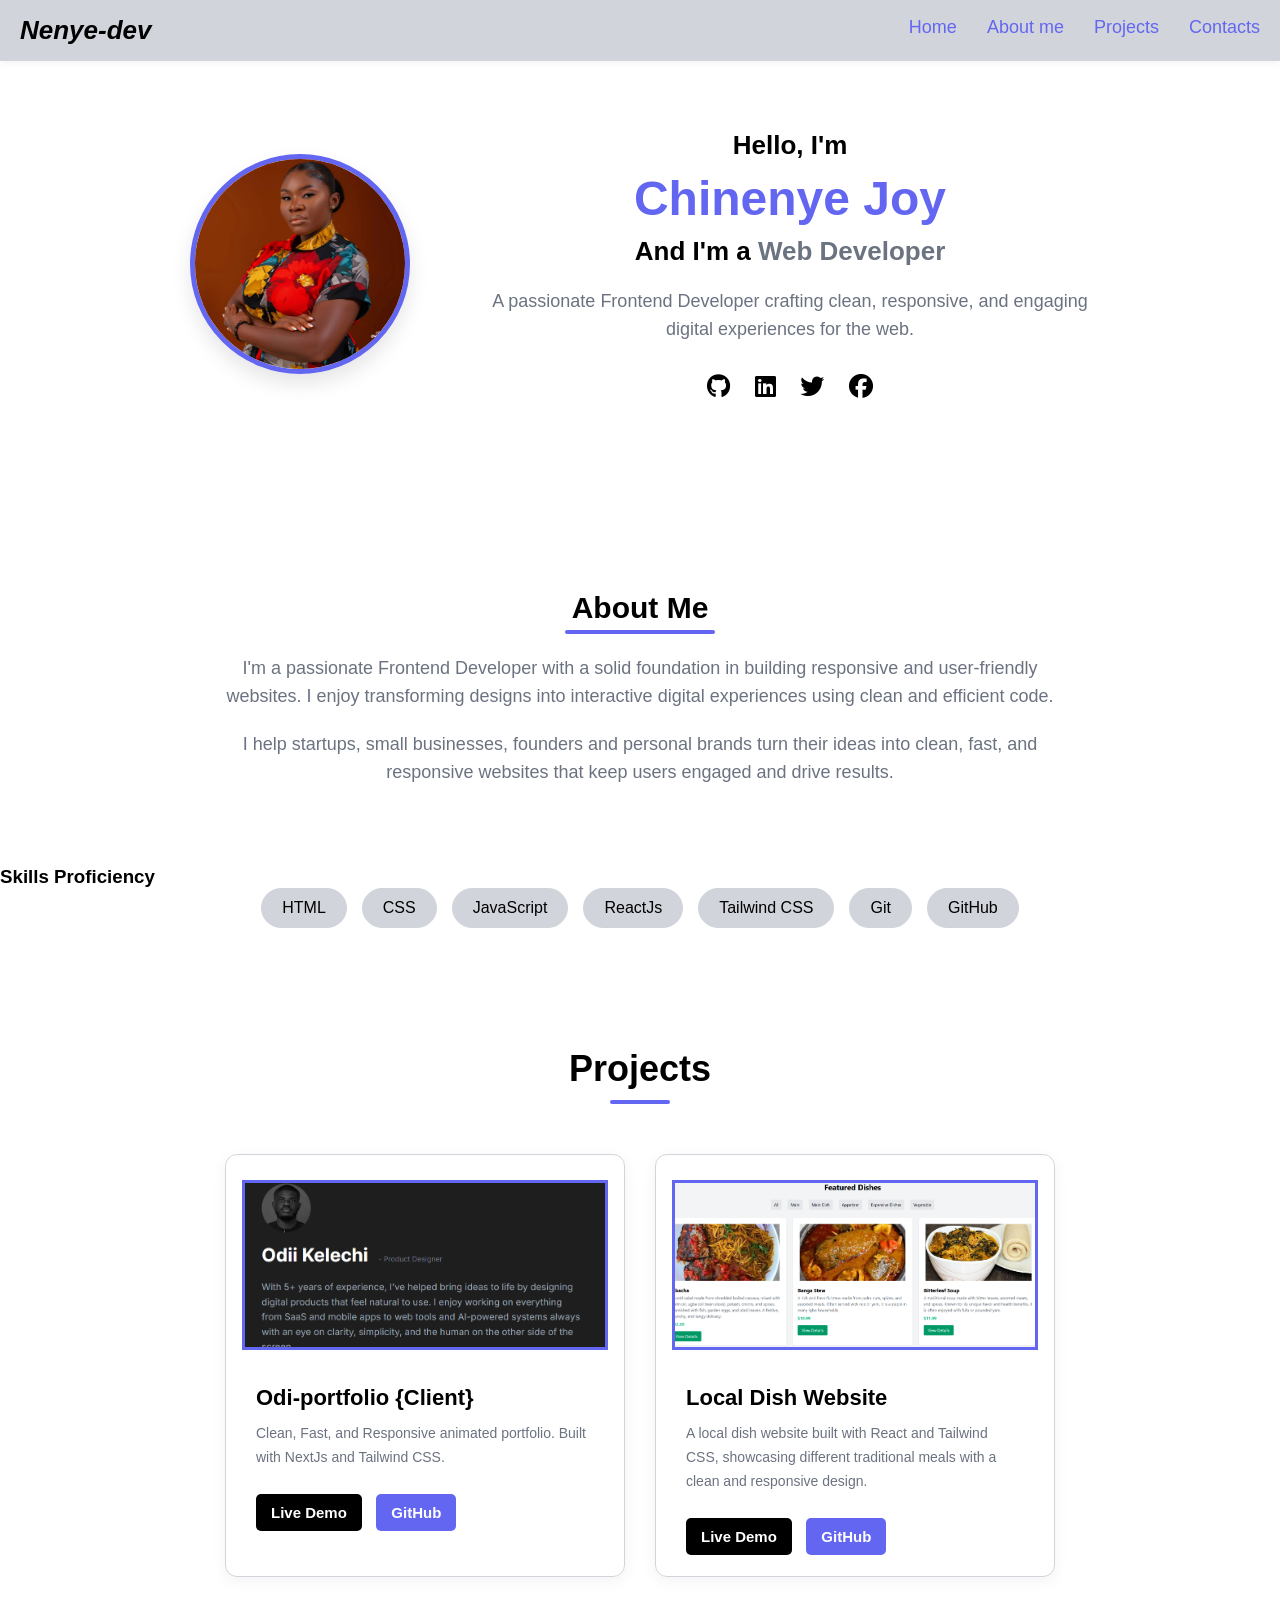
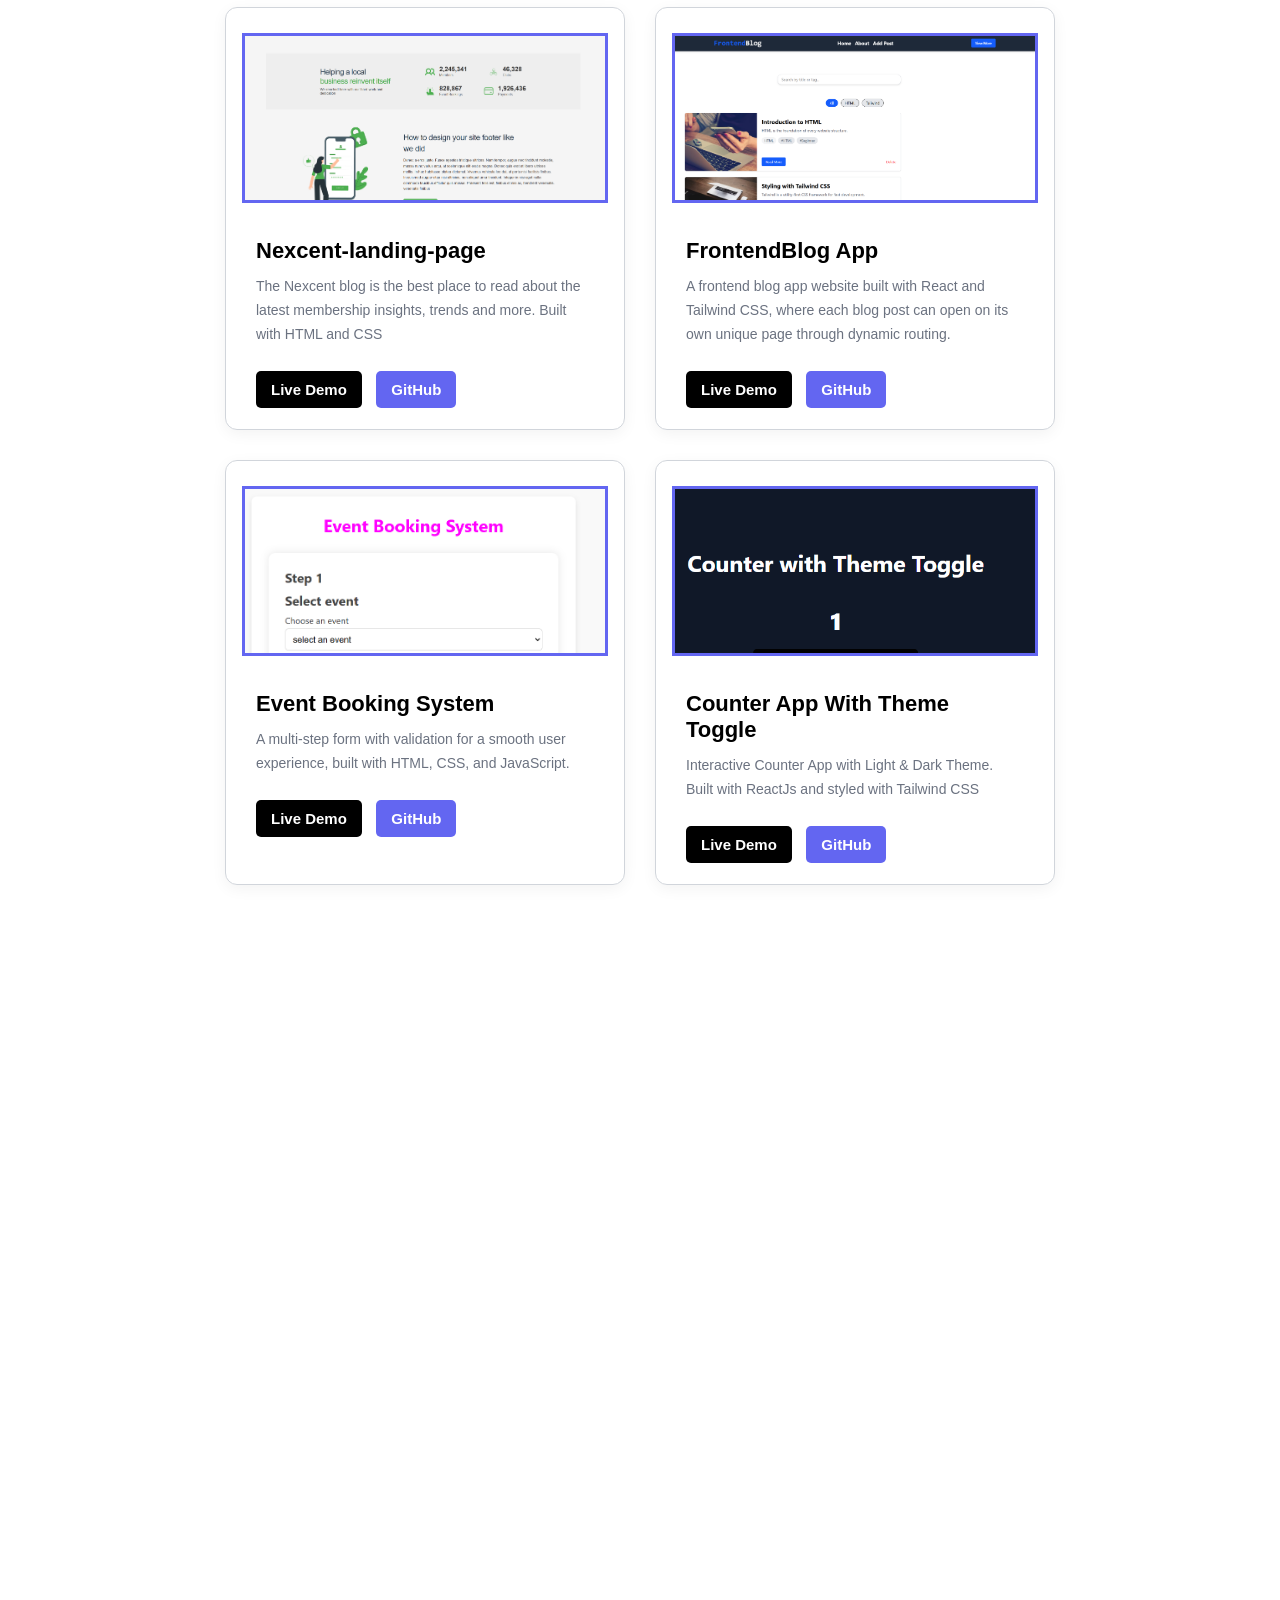
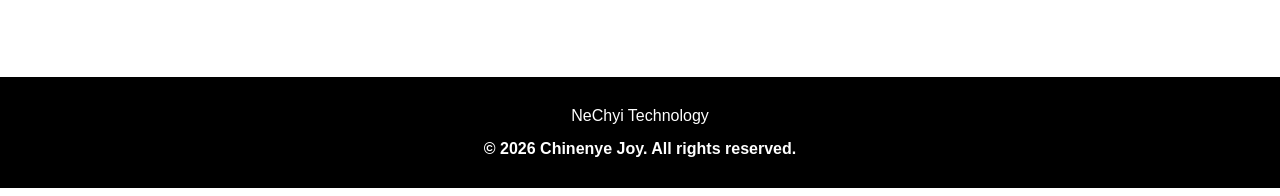
==== index.html @ 6b32faa7 "commit" ====
<!DOCTYPE html>
<html lang="en">

<head>
    <meta charset="UTF-8">
    <meta name="viewport" content="width=device-width, initial-scale=1.0">
    <meta property="og:images" content="https://nenye-dev.vercel.app/images/profile-image.jpg" />
    <meta name="description"
        content="Frontend Developer specializing in Tailwind CSS, JavaScript and NextJs. Check out my projects and work." />
    <meta property="og:title" content="Chinenye Joy Anyim | Frontend Developer" />
    <meta property="og:description"
        content="Frontend Developer specializing in Tailwind CSS, JavaScript and NextJs. Check out my projects and work." />
    <meta property="og:url" content="LinkedIn Link: https://www.linkedin.com/in/chinenye-joy-anyim" />



    <title>NenyeDev</title>
    <link rel="stylesheet" href="https://cdnjs.cloudflare.com/ajax/libs/font-awesome/6.5.0/css/all.min.css" />
    <link rel="stylesheet" href="style.css">
    <link rel="stylesheet" href="https://unpkg.com/aos@next/dist/aos.css" />
</head>

<body>
    <nav class="navbar">
        <h1 class="logo"><span>Nenye-dev</span></h1>
        <div id="menuIcon" class="menu-icon">
            <svg xmlns="http://www.w3.org/2000/svg" x="0px" y="0px" width="30" height="30" viewBox="0 0 30 30">
                <path
                    d="M 3 7 A 1.0001 1.0001 0 1 0 3 9 L 27 9 A 1.0001 1.0001 0 1 0 27 7 L 3 7 z M 3 14 A 1.0001 1.0001 0 1 0 3 16 L 27 16 A 1.0001 1.0001 0 1 0 27 14 L 3 14 z M 3 21 A 1.0001 1.0001 0 1 0 3 23 L 27 23 A 1.0001 1.0001 0 1 0 27 21 L 3 21 z">
                </path>
            </svg>
        </div>
        <ul id="navLinks" class="nav-links">
            <li><a href="#home">Home</a></li>
            <li><a href="#about">About me</a></li>
            <li><a href="#projects">Projects</a></li>
            <li><a href="#contact">Contacts</a></li>
        </ul>
    </nav>


    <section id="home" class="hero-section">
        <div class="image"><img src="./Images/profile-image.jpg" alt="My-picture">
        </div>
        <div class="hero-text">
            <h3>Hello, I'm</h3>
            <h1>Chinenye Joy</h1>
            <h3>And I'm a <span>Web Developer</span></h3>
            <p>A passionate Frontend Developer crafting clean, responsive, and engaging digital experiences for the web.
            </p>
            <div class="social-links">
                <a href="https://github.com/chinenye-joy" target="_blank"><i class="fab fa-github"></i></a>
                <a href="https://www.linkedin.com/in/chinenye-joy-anyim/" target="_blank"><i
                        class="fab fa-linkedin"></i></a>
                <a href="https://x.com/ChinenyeJoy_" target="_blank"><i class="fab fa-twitter"></i></a>
                <a href="https://www.facebook.com/chinenye.joy.52459" target="_blank"><i
                        class="fab fa-facebook"></i></a>
            </div>
        </div>
    </section>

    <section id="about" class="about" data-aos="fade-up" data-aos-offset="150" data-aos-duration="1000"
        data-aos-once="true">
        <h2>About Me</h2>
        <p>
            I'm a passionate Frontend Developer with a solid foundation in building responsive and user-friendly
            websites.
            I enjoy transforming designs into interactive digital experiences using clean and efficient code.
        </p>
        <p>
            I help startups, small businesses, founders and personal brands turn their ideas into clean, fast, and
            responsive websites that keep users engaged and drive results.

        </p>
    </section>
    <section>
        <h3> Skills Proficiency</h3>
        <ul class="skills">
            <li>HTML</li>
            <li>CSS</li>
            <li>JavaScript</li>
            <li>ReactJs</li>
            <li>Tailwind CSS</li>
            <li>Git</li>
            <li>GitHub</li>
        </ul>

    </section>


    <section id="projects" class="projects" data-aos="fade-up" data-aos-offset="150" data-aos-duration="1000"
        data-aos-once="true">
        <h2>Projects</h2>
        <div class="projects-container">

            <div class="project-card">
                <div class="card-img">
                    <img src="./Images/Odi-portfolio image.png" alt="To-Do-List Screenshot">
                </div>
                <div class="card-body">
                    <h3>Odi-portfolio {Client} </h3>
                    <p>Clean, Fast, and Responsive animated portfolio. Built with NextJs and Tailwind CSS.
                    </p>
                    <a class="link1" href="https://odi-portfolio.vercel.app/">Live Demo</a> <a class="link2"
                        href="https://github.com/chinenye-joy/todolist.git">GitHub</a>
                </div>
            </div>
            <div class="project-card">
                <div class="card-img"> <img src="./Images/local dish.png" alt="local dish site"></div>
                <div class="card-body">
                    <h3>Local Dish Website</h3>
                    <p>A local dish website built with React and Tailwind CSS, showcasing different traditional meals
                        with a
                        clean and responsive design.
                    </p>



                    <a class="link1" href="https://local-dishessite.vercel.app/">Live Demo</a> <a class="link2"
                        href="https://github.com/chinenye-joy/local-dish-webiste.git">GitHub</a>
                </div>
            </div>

            <div class="project-card">
                <div class="card-img">
                    <img src="./Images/nexcent-image2.png" alt="Drag-and-Drop Task Management Screenshot">
                </div>
                <div class="card-body">
                    <h3>Nexcent-landing-page</h3>
                    <p>The Nexcent blog is the best place to read about the latest membership insights, trends and more.
                        Built with HTML and CSS
                    </p>
                    <a class="link1" href="https://nexcent-landing-page-eight.vercel.app/">Live Demo</a> <a
                        class="link2" href="https://github.com/chinenye-joy/Nexcent-landing-page.git">GitHub</a>
                </div>
            </div>
            <div class="project-card">
                <div class="card-img">
                    <img src="./Images/blog-image.png" alt="FrontendBlog Screenshot">
                </div>
                <div class="card-body">
                    <h3>FrontendBlog App</h3>
                    <p>A frontend blog app website built with React and Tailwind CSS, where each blog post can open on
                        its
                        own unique page through dynamic routing.</p>
                    <a class="link1" href="https://frontendblog-steel.vercel.app/ ">Live Demo</a> <a class="link2"
                        href="https://github.com/chinenye-joy/gitn-blog-app.git">GitHub</a>
                </div>
            </div>


            <div class="project-card">
                <div class="card-img">
                    <img src="./Images/event-image.png" alt="Multi-Form System Screenshot">
                </div>
                <div class="card-body">
                    <h3>Event Booking System</h3>
                    <p>A multi-step form with validation for a smooth user experience, built with HTML, CSS, and
                        JavaScript.
                    </p>


                    <a class="link1" href="https://chinenye-joy.github.io/Event-Booking-System/">Live Demo</a> <a
                        class="link2" href="https://github.com/chinenye-joy/Event-Booking-System.git">GitHub</a>
                </div>
            </div>
            <div class="project-card">
                <div class="card-img">
                    <img src="./Images/counter-image.png" alt="Counter Screenshot">
                </div>
                <div class="card-body">
                    <h3>Counter App With Theme Toggle</h3>
                    <p>Interactive Counter App with Light & Dark Theme. Built with ReactJs and styled with Tailwind CSS
                    </p>
                    <a class="link1" href="https://counter-app-gamma-henna.vercel.app/">Live Demo</a> <a class="link2"
                        href="https://github.com/chinenye-joy/counter-app.git">GitHub</a>
                </div>
            </div>







        </div>


        </div>
    </section>


    <section id="contact" class="contact" data-aos="fade-up" data-aos-offset="150" data-aos-duration="1000"
        data-aos-once="true">
        <h2>Contact Me</h2>
        <form action="https://formspree.io/f/xdkzajoe" method="POST" class="contact-form">
            <input type="text" name="name" placeholder="Your Name" required>
            <input type="email" name="email" placeholder="Your Email" required>
            <textarea name="message" rows="8" placeholder="Your Message" required></textarea>
            <button type="submit">Send Message</button>
        </form>
    </section>

    <footer>
        <div class="footer-content">
            <div class="social-links">
                <!-- <a href="https://github.com/your-github-username" target="_blank">GitHub</a>
                <a href="https://www.linkedin.com/in/chinenye-joy-anyim" target="_blank">LinkedIn</a>
                <a href="https://www.facebook.com/chinenye.joy.52459" target="_blank">Facebook</a>
                <a href="https://x.com/ChinenyeJoy_" target="_blank">Twitter</a> -->
                NeChyi Technology
            </div>
            <p>&copy; 2026 Chinenye Joy. All rights reserved.</p>
        </div>
    </footer>



    <script src="script.js"></script>
    <script src="https://unpkg.com/aos@next/dist/aos.js"></script>
    <script>
        AOS.init();
    </script>
</body>

</html>
---- style.css ----
* {
  margin: 0;
  padding: 0;
  box-sizing: border-box;
}
body {
  font-family: Arial, Helvetica, sans-serif;
  background: #ffffff;
}

html,
body {
  max-width: 100%;
  overflow-x: hidden;
}
.navbar {
  display: flex;
  justify-content: space-between;
  align-items: center;
  background: #d1d5db;
  padding: 15px 20px;
  position: fixed;
  top: 0;
  left: 0;
  width: 100%;
  z-index: 999;
  box-shadow: 0 2px 8px rgba(0, 0, 0, 0.05);
}

.logo span {
  font-size: 26px;
  font-weight: bold;
  font-style: italic;
  color: #000000;
}
.menu-icon {
  display: none;
  cursor: pointer;
}
.nav-links {
  list-style: none;
  display: flex;
  gap: 30px;
}
ul li a {
  text-decoration: none;
  color: #6366f1;
  font-size: 18px;
  font-weight: 500;
  position: relative;
  transition: color 0.3s ease;
}

ul li a:hover {
  color: #000000;
}
ul li a::after {
  content: "";
  display: block;
  width: 0;
  height: 2px;
  background: #6366f1;
  transition: width 0.3s;
  margin-top: 5px;
}
ul li a:hover::after {
  width: 100%;
}

.hero-section {
  display: flex;
  align-items: center;
  justify-content: center;
  padding: 130px 30px;
  flex-wrap: wrap;
  gap: 50px;
  background-color: #ffffff;
}

.image img {
  width: 220px;
  height: 220px;
  margin-right: 30px;
  object-fit: cover;
  border-radius: 110px;
  border: 5px solid #6366f1;
  box-shadow: 0px 10px 20px rgba(0, 0, 0, 0.1);
  transition: transform 0.4s ease;
}

.image img:hover {
  transform: scale(1.05);
}

.hero-text {
  max-width: 600px;
  text-align: center;
}

.hero-text h3 {
  font-size: 26px;
  margin: 0px;
  color: #000000;
}

.hero-text h1 {
  font-size: 48px;
  margin: 10px 0px;
  color: #6366f1;
}

.hero-text span {
  color: #6b7280;
  font-weight: bold;
}

.hero-text p {
  font-size: 18px;
  color: #6b7280;
  margin: 20px 0px 30px;
  line-height: 28px;
}

.social-links a {
  margin: 0px 10px;
  font-size: 24px;
  color: #000000;
  transition: color 0.3s ease;
}

.social-links a:hover {
  color: #6366f1;
}

.about {
  padding: 60px 30px;
  background-color: #ffffff;
  max-width: 900px;
  margin: 0 auto;
  text-align: center;
}

.about h2 {
  font-size: 30px;
  margin-bottom: 20px;
  color: #000000;
  position: relative;
}

.about h2::after {
  content: "";
  display: block;
  width: 150px;
  height: 4px;
  background-color: #6366f1;
  margin: 5px auto 0;
  border-radius: 2px;
}

.about p {
  font-size: 18px;
  color: #6b7280;
  margin-bottom: 20px;
  line-height: 28px;
}

.about h3 {
  font-size: 28px;
  margin-top: 40px;
  margin-bottom: 20px;
  color: #000000;
}

.skills {
  list-style: none;
  padding: 0;
  display: flex;
  flex-wrap: wrap;
  justify-content: center;
  gap: 15px;
  margin-bottom: 40px;
}

.skills li {
  background-color: #d1d5db;
  padding: 10px 20px;
  font-size: 16px;
  border-radius: 30px;
  color: #000000;
  border: 1px solid #d1d5db;
  transition: all 0.3s ease;
}

.skills li:hover {
  background-color: #6366f1;
  color: #ffffff;
  cursor: default;
}

.projects {
  padding: 80px 30px;
  background-color: #ffffff;
  text-align: center;
}

.projects h2 {
  font-size: 36px;
  color: #000000;
  margin-bottom: 50px;
  position: relative;
  display: inline-block;
}

.projects h2::after {
  content: "";
  display: block;
  width: 60px;
  height: 4px;
  background-color: #6366f1;
  margin: 10px auto 0;
  border-radius: 2px;
}

.projects-container {
  display: flex;
  flex-wrap: wrap;
  justify-content: center;
  gap: 30px;
}

.project-card {
  background-color: #ffffff;
  border: 1px solid #d1d5db;
  border-radius: 10px;
  /* padding: 5px; */
  width: 100%;
  max-width: 400px;
  box-shadow: 0px 4px 15px rgba(0, 0, 0, 0.05);
  transition: transform 0.3s ease;
  text-align: left;
  overflow: hidden;
}

.project-card .card-body {
  padding: 30px;
}
.project-card:hover {
  transform: translateY(-5px);
}

.project-card img {
  width: 100%;
  height: 170px;
  object-fit: cover;
  object-position: top center;
  display: block;
  transition: transform 0.55s ease;
}

.card-img {
  padding: 25px 16px;
}

.card-img img {
  border: #6366f1 solid 3px;
}

.card-body {
  margin-top: -20px;
}

.project-card h3 {
  font-size: 22px;
  color: #000000;
  margin-bottom: 10px;
}

.project-card p {
  font-size: 14px;
  color: #6b7280;
  margin-bottom: 35px;
  line-height: 24px;
}

.project-card a {
  font-size: 15px;
  color: #6366f1;
  font-weight: 600;
  text-decoration: none;
  margin-right: 10px;
}
.project-card .link1 {
  background-color: black;
  padding: 10px 15px;
  border-radius: 5px;
  margin-top: 50px;
  color: #ffffff;
}
.project-card .link2 {
  background-color: #6366f1;
  color: #ffffff;
  padding: 10px 15px;
  border-radius: 5px;
  margin-top: 50px;
}

/* .project-card a:hover {
  color: #000000;
} */

.project-card {
  overflow: hidden;
  border-radius: 12px;
  opacity: 0;
  transform: translateY(80px);
  animation: slideInCard 1.2s cubic-bezier(0.25, 0.46, 0.45, 0.94) forwards;
}

@keyframes slideInCard {
  to {
    opacity: 1;
    transform: translateY(0);
  }
}

.project-card:nth-child(1) {
  animation-delay: 0.1s;
}
.project-card:nth-child(2) {
  animation-delay: 0.35s;
}
.project-card:nth-child(3) {
  animation-delay: 0.6s;
}
.project-card:nth-child(4) {
  animation-delay: 0.55s;
}
.project-card:nth-child(5) {
  animation-delay: 1.1s;
}
.project-card:nth-child(6) {
  animation-delay: 1.25s;
}

.contact {
  padding: 80px 30px;
  background-color: #ffffff;
  text-align: center;
}

.contact h2 {
  font-size: 36px;
  color: #000000;
  margin-bottom: 40px;
  position: relative;
  display: inline-block;
}

.contact h2::after {
  content: "";
  display: block;
  width: 90px;
  height: 4px;
  background-color: #6366f1;
  margin: 10px auto 0;
  border-radius: 2px;
}

.contact-form {
  max-width: 600px;
  margin: 0 auto;
  display: flex;
  flex-direction: column;
  gap: 20px;
}

.contact-form input,
.contact-form textarea {
  padding: 14px;
  font-size: 16px;
  border: 1px solid #d1d5db;
  border-radius: 8px;
  outline: none;
  transition: border 0.3s;
}

.contact-form input:focus,
.contact-form textarea:focus {
  border-color: #6366f1;
}

.contact-form button {
  padding: 14px;
  font-size: 16px;
  color: #fff;
  background-color: #6366f1;
  border: none;
  border-radius: 8px;
  cursor: pointer;
  transition: background-color 0.3s ease;
}

.contact-form button:hover {
  background-color: #000000;
}

footer {
  background-color: #000000;
  color: #ffffff;
  padding: 30px 20px;
  text-align: center;
  margin-top: 80px;
}

.footer-content p {
  margin-top: 10px;
  font-size: 16px;
  font-weight: 600;
  color: #ffffff;
}

.footer-content .social-links {
  display: flex;
  justify-content: center;
  flex-wrap: wrap;
  gap: 20px;
  margin-bottom: 15px;
}

.footer-content .social-links a {
  color: #ffffff;
  text-decoration: none;
  font-weight: 600;
  font-size: 16px;
  border-bottom: 2px solid transparent;
  transition: all 0.3s ease;
}

.footer-content .social-links a:hover {
  color: #6366f1;
  border-bottom: 2px solid #6366f1;
}

@media (max-width: 1024px) {
  .hero-text h1 {
    font-size: 28px;
    margin-top: 30px;
  }
  .hero-text h3 {
    font-size: 26px;
    margin-top: 0;
    text-align: center;
  }
}

@media (max-width: 768px) {
  .menu-icon {
    display: block;
  }
  .nav-links {
    display: none;
    flex-direction: column;
    position: absolute;
    top: 60px;
    left: 0;
    width: 100%;
    background: #ffffff;
    padding: 30px;
    align-items: center;
    box-shadow: 0 0 6px rgba(0, 0, 0, 0.04);
  }
  .nav-links.active {
    display: flex;
  }
  .nav-links li {
    margin: 10px 0;
    width: 100%;
    text-align: right;
    padding-right: 10px;
  }
  .hero-text h1 {
    font-size: 28px;
    margin-top: 30px;
  }
  .hero-text h3 {
    font-size: 26px;
    margin-top: 0;
    text-align: center;
  }
  .hero-text p {
    font-size: 18px;
  }
  .image img {
    width: 220px;
    height: 220px;
  }
  .about h2 {
    font-size: 34px;
    margin-top: 0px;
  }
  .about {
    padding: 5px 20px;
    text-align: center;
  }
  .about p {
    font-size: 18px;
    margin-bottom: 15px;
    line-height: 26px;
    padding: 0 15px;
  }
  .skills {
    margin-bottom: 50px;
  }

  .skills li {
    font-size: 15px;
  }

  .projects {
    padding: 50px 30px;
  }

  .projects h2 {
    font-size: 34px;
  }

  .contact {
    padding: 70px 40px;
  }

  .contact h2 {
    font-size: 32px;
  }

  .contact-form input,
  .contact-form textarea {
    font-size: 15px;
  }

  footer {
    padding: 30px 20px;
    margin-top: 50px;
  }

  .footer-content p {
    font-size: 16px;
  }

  .footer-content .social-links {
    align-items: center;
    gap: 12px;
  }

  .footer-content .social-links a {
    font-weight: 600;
    font-size: 14px;
  }
}

@media (max-width: 600px) {
  .hero-text h1 {
    font-size: 28px;
    margin-top: 12px;
  }
  .hero-text h3 {
    font-size: 26px;
    margin-top: 8px;
    text-align: center;
  }
  .hero-text p {
    font-size: 17px;
  }
  .social-links a {
    font-size: 28px;
  }
  .image img {
    width: 220px;
    height: 220px;
  }
  .about h2 {
    font-size: 30px;
    margin-top: 0px;
  }
  .about {
    padding: 3px 20px;
    text-align: center;
  }
  .about p {
    font-size: 18px;
    margin-bottom: 15px;
    line-height: 26px;
    padding: 0 15px;
  }
  .skills {
    margin-bottom: 50px;
  }

  .skills li {
    font-size: 14px;
  }

  .projects {
    padding: 50px 40px;
  }

  .projects h2 {
    font-size: 32px;
  }
  .project-card h3 {
    font-size: 20px;
  }

  .project-card p {
    font-size: 14px;
  }

  .project-card a {
    font-weight: 600;
  }

  .contact {
    padding: 70px 40px;
  }

  .contact h2 {
    font-size: 32px;
  }

  .contact-form input,
  .contact-form textarea {
    font-size: 14px;
  }

  .contact-form button {
    padding: 12px;
    font-size: 14px;
  }
  footer {
    padding: 30px 20px;
    margin-top: 50px;
  }

  .footer-content p {
    font-size: 15px;
  }

  .footer-content .social-links {
    align-items: center;
    gap: 12px;
  }

  .footer-content .social-links a {
    font-weight: 600;
    font-size: 14px;
  }
}
@media (max-width: 400px) {
  .hero-text h1 {
    font-size: 28px;
    margin-top: 10px;
  }
  .hero-text h3 {
    font-size: 26px;
    text-align: center;
    margin-top: 6px;
  }
  .hero-text p {
    font-size: 16px;
  }
  .social-links a {
    font-size: 28px;
  }
  .image img {
    width: 220px;
    height: 220px;
  }
  .about h2 {
    font-size: 30px;
    margin-top: 0px;
  }
  .about {
    padding: 5px 20px;
    text-align: center;
  }
  .about p {
    font-size: 18px;
    margin-bottom: 15px;
    line-height: 26px;
    padding: 0 15px;
  }
  .skills {
    margin-bottom: 50px;
  }

  .skills li {
    font-size: 14px;
  }

  .projects {
    padding: 50px 20px;
  }

  .projects h2 {
    font-size: 32px;
  }
  .project-card h3 {
    font-size: 20px;
  }

  .project-card p {
    font-size: 14px;
  }

  .project-card a {
    font-weight: 600;
  }

  .contact {
    padding: 70px 25px;
  }

  .contact h2 {
    font-size: 32px;
  }

  .contact-form input,
  .contact-form textarea {
    font-size: 14px;
  }

  .contact-form button {
    padding: 12px;
    font-size: 14px;
  }
  footer {
    padding: 30px 20px;
    margin-top: 50px;
  }

  .footer-content p {
    font-size: 15px;
  }

  .footer-content .social-links {
    align-items: center;
    gap: 12px;
  }

  .footer-content .social-links a {
    font-weight: 600;
    font-size: 14px;
  }
}
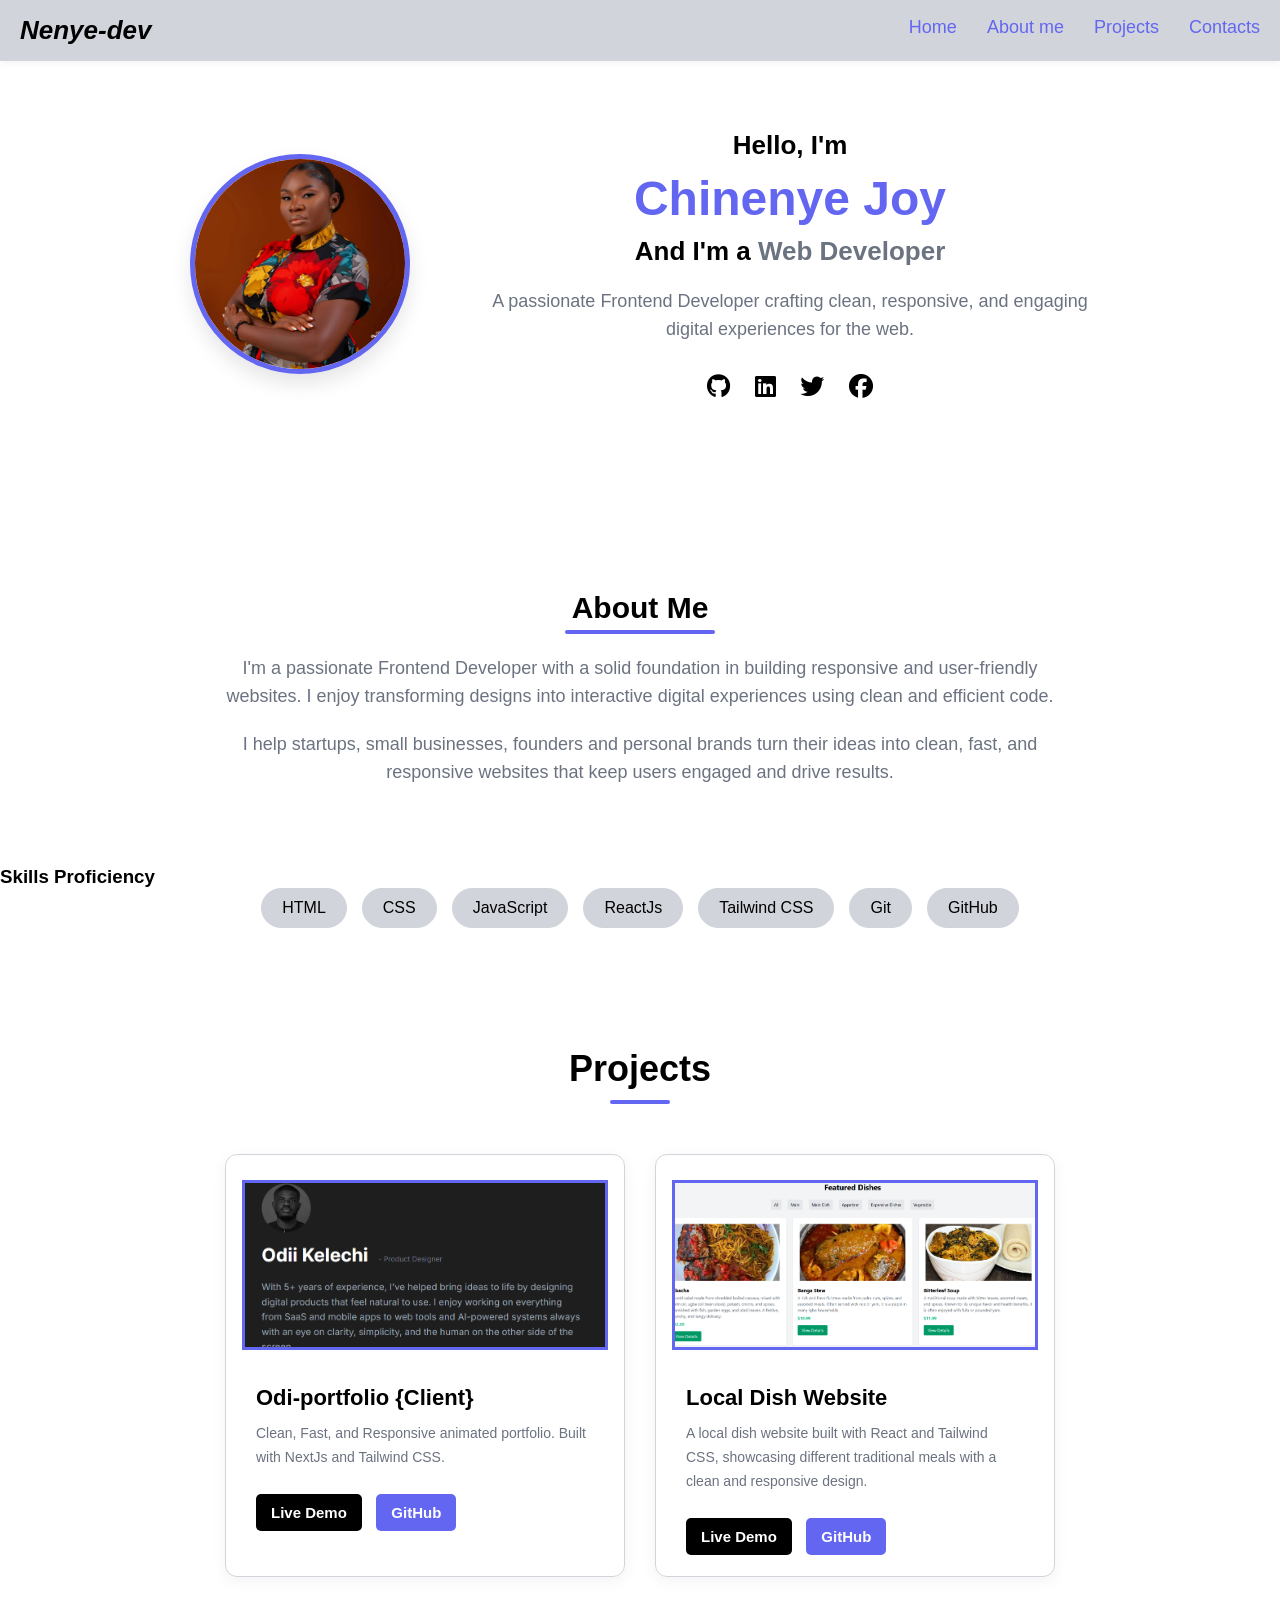
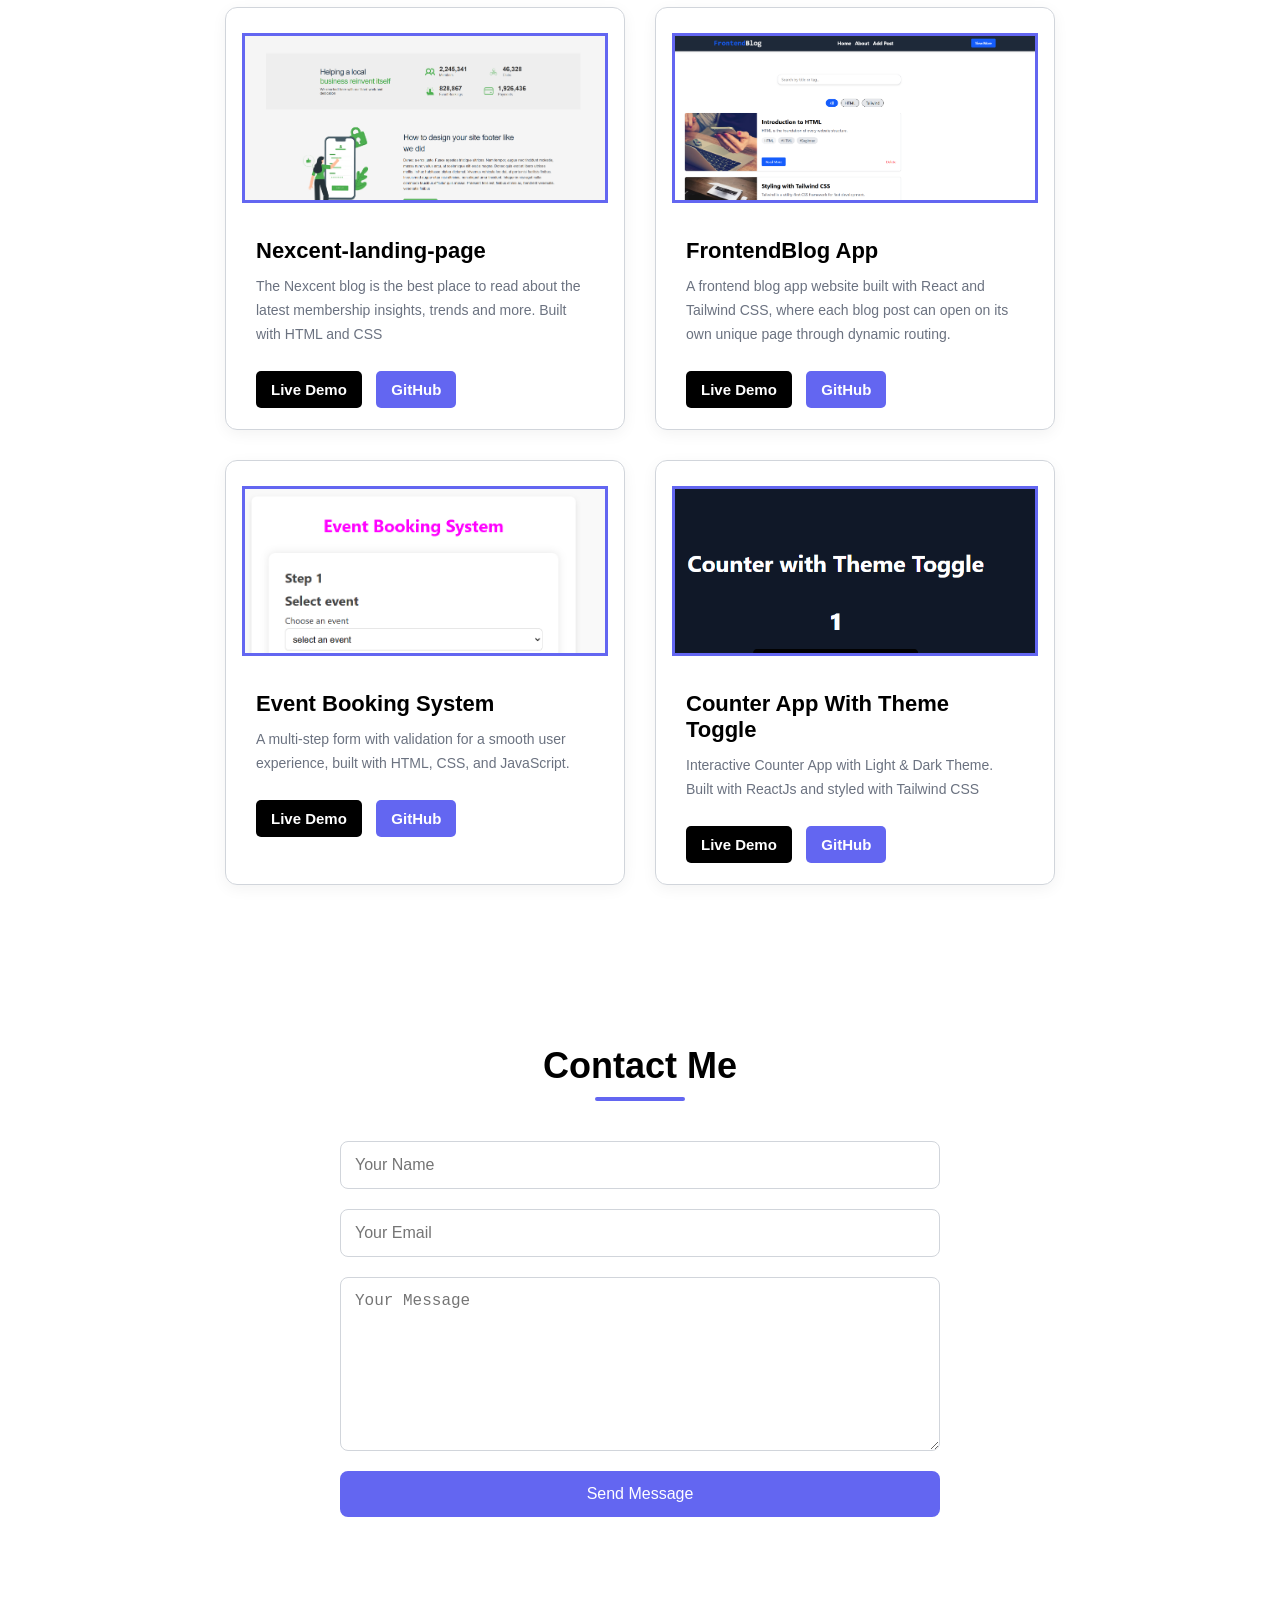
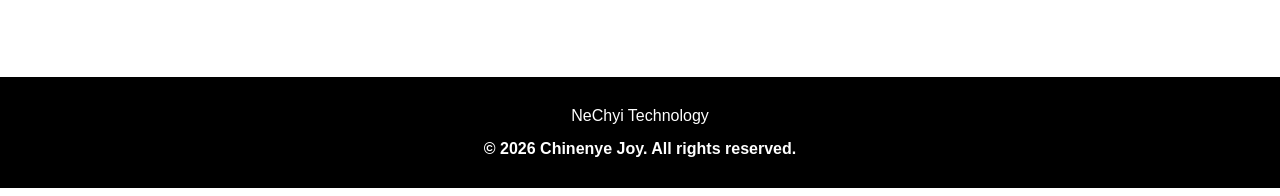
==== commit f827bd50: "meta" ====
--- a/index.html
+++ b/index.html
@@ -4,7 +4,7 @@
 <head>
     <meta charset="UTF-8">
     <meta name="viewport" content="width=device-width, initial-scale=1.0">
-    <meta property="og:images" content="https://nenye-dev.vercel.app/images/profile-image.jpg" />
+    <meta property="og:image" content="https://nenye-dev.vercel.app/images/profile-image.jpg" />
     <meta name="description"
         content="Frontend Developer specializing in Tailwind CSS, JavaScript and NextJs. Check out my projects and work." />
     <meta property="og:title" content="Chinenye Joy Anyim | Frontend Developer" />
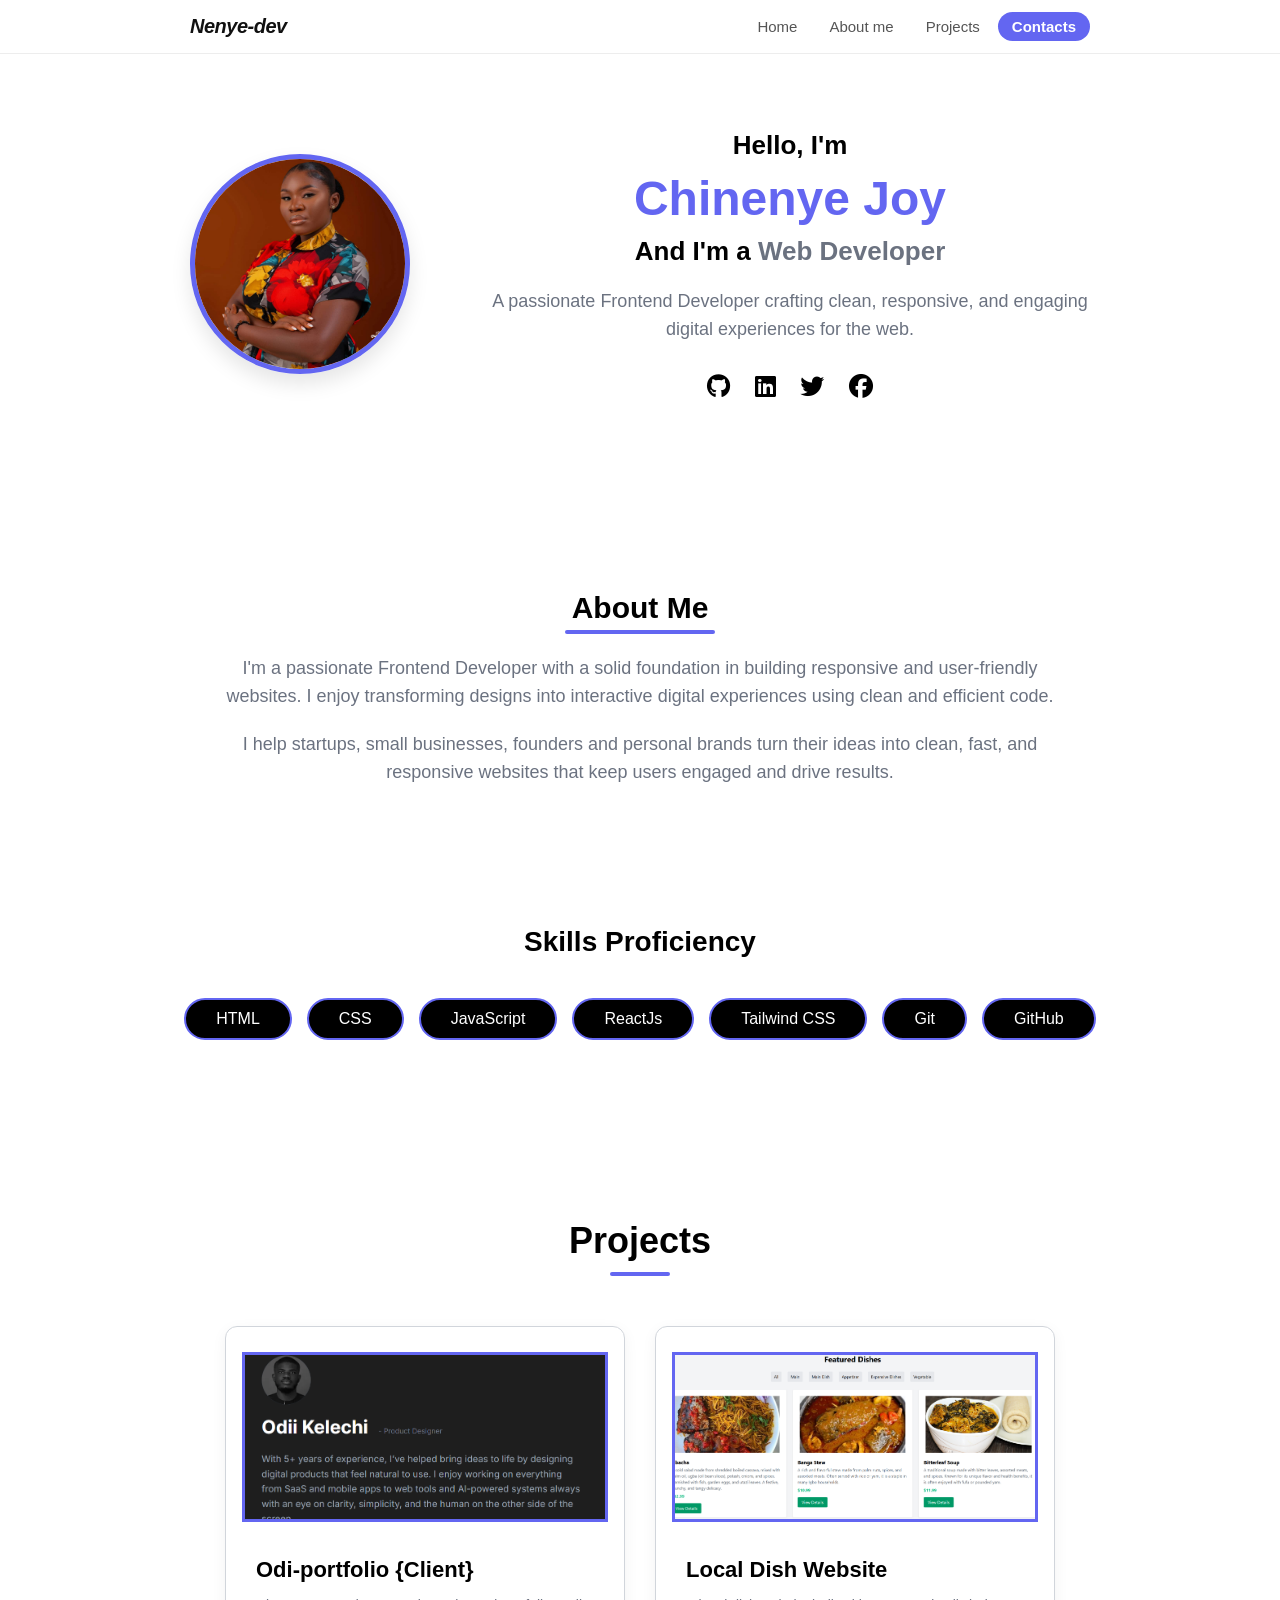
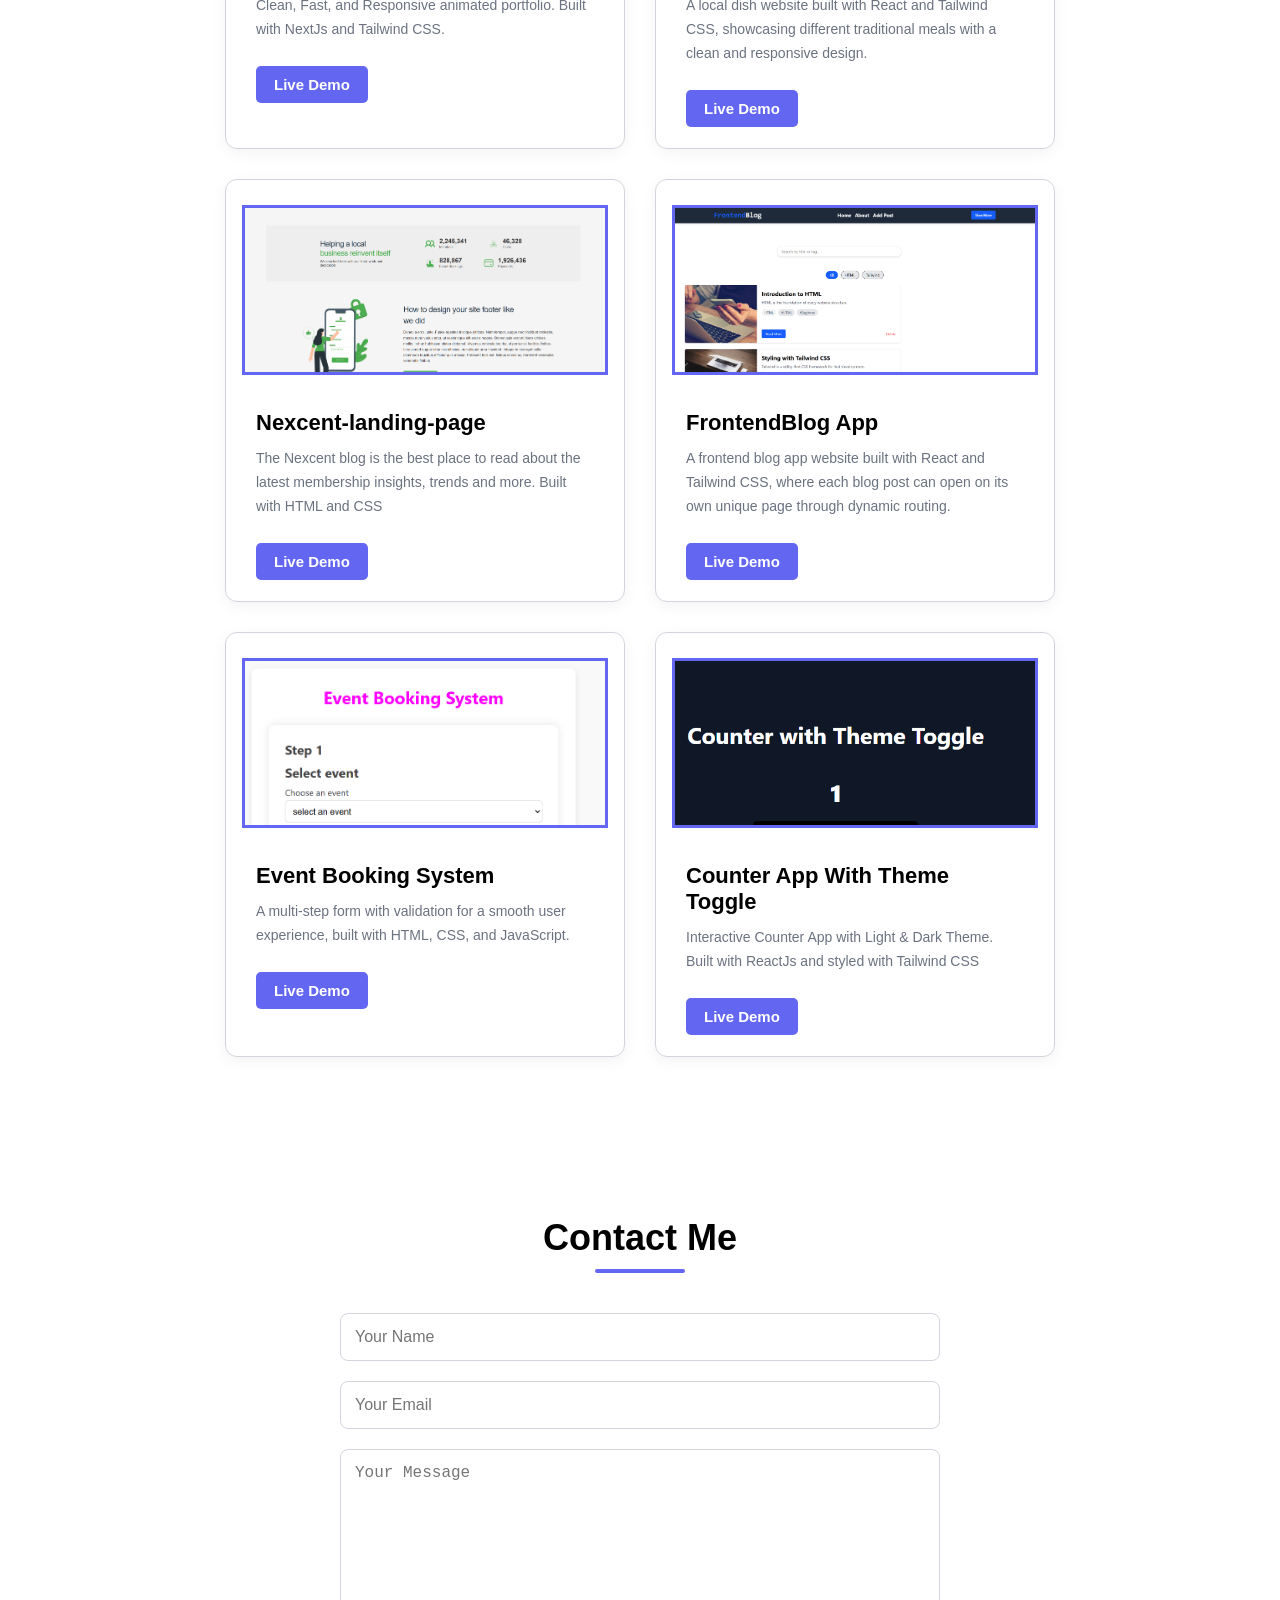
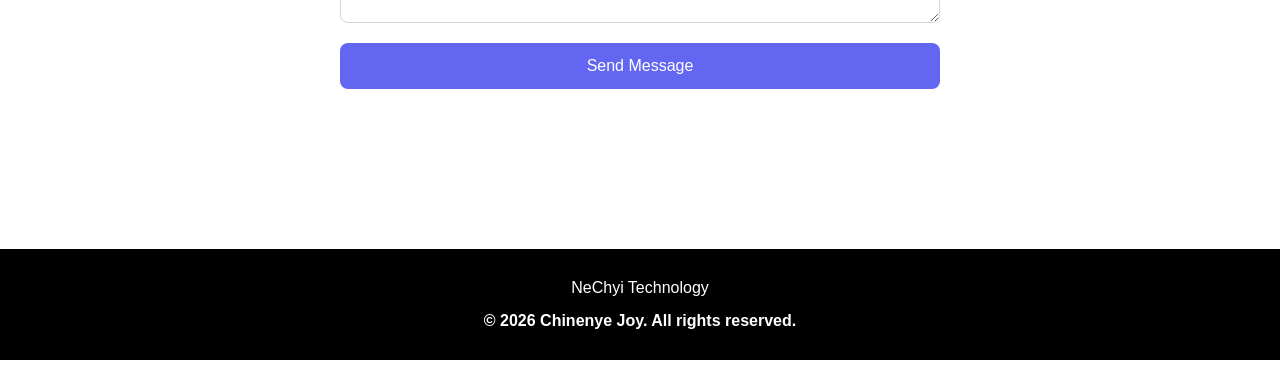
==== commit 8c5c0522: "made few changes" ====
--- a/index.html
+++ b/index.html
@@ -4,9 +4,10 @@
 <head>
     <meta charset="UTF-8">
     <meta name="viewport" content="width=device-width, initial-scale=1.0">
-    <meta property="og:image" content="https://nenye-dev.vercel.app/images/profile-image.jpg" />
+    <meta property="og:Image" content="https://nenye-dev.vercel.app/Images/profile-image.jpg" />
     <meta name="description"
         content="Frontend Developer specializing in Tailwind CSS, JavaScript and NextJs. Check out my projects and work." />
+    <meta property="og:type" content="website" />
     <meta property="og:title" content="Chinenye Joy Anyim | Frontend Developer" />
     <meta property="og:description"
         content="Frontend Developer specializing in Tailwind CSS, JavaScript and NextJs. Check out my projects and work." />
@@ -22,6 +23,7 @@
 
 <body>
     <nav class="navbar">
+         <div class="nav-inner">
         <h1 class="logo"><span>Nenye-dev</span></h1>
         <div id="menuIcon" class="menu-icon">
             <svg xmlns="http://www.w3.org/2000/svg" x="0px" y="0px" width="30" height="30" viewBox="0 0 30 30">
@@ -36,6 +38,7 @@
             <li><a href="#projects">Projects</a></li>
             <li><a href="#contact">Contacts</a></li>
         </ul>
+        </div>
     </nav>
 
 
@@ -73,7 +76,7 @@
 
         </p>
     </section>
-    <section>
+    <section class="skills-section">
         <h3> Skills Proficiency</h3>
         <ul class="skills">
             <li>HTML</li>
@@ -101,8 +104,7 @@
                     <h3>Odi-portfolio {Client} </h3>
                     <p>Clean, Fast, and Responsive animated portfolio. Built with NextJs and Tailwind CSS.
                     </p>
-                    <a class="link1" href="https://odi-portfolio.vercel.app/">Live Demo</a> <a class="link2"
-                        href="https://github.com/chinenye-joy/todolist.git">GitHub</a>
+                    <a class="link1" href="https://odi-portfolio.vercel.app/">Live Demo</a> 
                 </div>
             </div>
             <div class="project-card">
@@ -116,8 +118,7 @@
 
 
 
-                    <a class="link1" href="https://local-dishessite.vercel.app/">Live Demo</a> <a class="link2"
-                        href="https://github.com/chinenye-joy/local-dish-webiste.git">GitHub</a>
+                    <a class="link1" href="https://local-dishessite.vercel.app/">Live Demo</a> 
                 </div>
             </div>
 
@@ -130,8 +131,7 @@
                     <p>The Nexcent blog is the best place to read about the latest membership insights, trends and more.
                         Built with HTML and CSS
                     </p>
-                    <a class="link1" href="https://nexcent-landing-page-eight.vercel.app/">Live Demo</a> <a
-                        class="link2" href="https://github.com/chinenye-joy/Nexcent-landing-page.git">GitHub</a>
+                    <a class="link1" href="https://nexcent-landing-page-eight.vercel.app/">Live Demo</a> 
                 </div>
             </div>
             <div class="project-card">
@@ -143,8 +143,7 @@
                     <p>A frontend blog app website built with React and Tailwind CSS, where each blog post can open on
                         its
                         own unique page through dynamic routing.</p>
-                    <a class="link1" href="https://frontendblog-steel.vercel.app/ ">Live Demo</a> <a class="link2"
-                        href="https://github.com/chinenye-joy/gitn-blog-app.git">GitHub</a>
+                    <a class="link1" href="https://frontendblog-steel.vercel.app/ ">Live Demo</a> 
                 </div>
             </div>
 
@@ -160,8 +159,7 @@
                     </p>
 
 
-                    <a class="link1" href="https://chinenye-joy.github.io/Event-Booking-System/">Live Demo</a> <a
-                        class="link2" href="https://github.com/chinenye-joy/Event-Booking-System.git">GitHub</a>
+                    <a class="link1" href="https://chinenye-joy.github.io/Event-Booking-System/">Live Demo</a> 
                 </div>
             </div>
             <div class="project-card">
@@ -172,8 +170,7 @@
                     <h3>Counter App With Theme Toggle</h3>
                     <p>Interactive Counter App with Light & Dark Theme. Built with ReactJs and styled with Tailwind CSS
                     </p>
-                    <a class="link1" href="https://counter-app-gamma-henna.vercel.app/">Live Demo</a> <a class="link2"
-                        href="https://github.com/chinenye-joy/counter-app.git">GitHub</a>
+                    <a class="link1" href="https://counter-app-gamma-henna.vercel.app/">Live Demo</a> 
                 </div>
             </div>
 
--- a/style.css
+++ b/style.css
@@ -13,59 +13,111 @@
   max-width: 100%;
   overflow-x: hidden;
 }
+
+@import url('https://fonts.googleapis.com/css2?family=DM+Sans:wght@400;500;600&display=swap');
+
+* {
+  box-sizing: border-box;
+  margin: 0;
+  padding: 0;
+}
+
 .navbar {
+  width: 100%;
   display: flex;
-  justify-content: space-between;
+  justify-content: center;
   align-items: center;
-  background: #d1d5db;
-  padding: 15px 20px;
+  padding: 12px 20px;
   position: fixed;
   top: 0;
   left: 0;
+  z-index: 999;
+  background: rgba(255, 255, 255, 0.85);
+  backdrop-filter: blur(14px);
+  -webkit-backdrop-filter: blur(14px);
+  border-bottom: 1px solid rgba(0, 0, 0, 0.07);
+  font-family: 'DM Sans', sans-serif;
+}
+
+.nav-inner {
   width: 100%;
-  z-index: 999;
-  box-shadow: 0 2px 8px rgba(0, 0, 0, 0.05);
+  max-width: 900px;
+  display: flex;
+  align-items: center;
+  gap: 32px;
+   flex-wrap: wrap;
+}
+.nav-links.open {
+  display: flex;
+}
+.logo {
+  font-size: 20px;
+  font-weight: 600;
+  font-style: italic;
+  letter-spacing: -0.5px;
+  margin-right: auto;
 }
 
 .logo span {
-  font-size: 26px;
-  font-weight: bold;
+  color: #111;
+  font-size: 20px;
+  font-weight: 600;
   font-style: italic;
-  color: #000000;
-}
+}
+
 .menu-icon {
   display: none;
   cursor: pointer;
-}
+  padding: 6px;
+  border-radius: 8px;
+  transition: background 0.2s;
+  margin-left: auto;
+}
+
+.menu-icon:hover {
+  background: rgba(0, 0, 0, 0.06);
+}
+
+.menu-icon svg {
+  display: block;
+  fill: #111;
+}
+
 .nav-links {
   list-style: none;
   display: flex;
-  gap: 30px;
-}
-ul li a {
+  align-items: center;
+  gap: 4px;
+}
+
+.nav-links li a {
   text-decoration: none;
-  color: #6366f1;
-  font-size: 18px;
+  color: #555;
+  font-size: 15px;
   font-weight: 500;
-  position: relative;
-  transition: color 0.3s ease;
-}
-
-ul li a:hover {
-  color: #000000;
-}
-ul li a::after {
-  content: "";
+  padding: 6px 14px;
+  border-radius: 999px;
+  transition: background 0.2s, color 0.2s;
   display: block;
-  width: 0;
-  height: 2px;
+}
+
+.nav-links li a:hover {
+  background: rgba(0, 0, 0, 0.06);
+  color: #111;
+}
+
+.nav-links li:last-child a {
   background: #6366f1;
-  transition: width 0.3s;
-  margin-top: 5px;
-}
-ul li a:hover::after {
-  width: 100%;
-}
+  color: #fff;
+  font-weight: 600;
+}
+
+.nav-links li:last-child a:hover {
+  background: #4f46e5;
+  transform: translateY(-1px);
+}
+
+
 
 .hero-section {
   display: flex;
@@ -171,6 +223,16 @@
   color: #000000;
 }
 
+.skills-section{
+  padding: 60px 30px;
+  background-color: #ffffff;
+  text-align: center;
+}
+.skills-section h3{
+  font-size: 28px;
+  margin-bottom: 40px;
+  color: #000000;
+}
 .skills {
   list-style: none;
   padding: 0;
@@ -182,12 +244,12 @@
 }
 
 .skills li {
-  background-color: #d1d5db;
-  padding: 10px 20px;
+  background-color: #000000;
+  padding: 10px 30px;
   font-size: 16px;
   border-radius: 30px;
-  color: #000000;
-  border: 1px solid #d1d5db;
+  color: #ffffff;
+  border: 2.5px solid #6366f1;
   transition: all 0.3s ease;
 }
 
@@ -195,6 +257,7 @@
   background-color: #6366f1;
   color: #ffffff;
   cursor: default;
+  border: #000000 solid 1px;
 }
 
 .projects {
@@ -289,17 +352,17 @@
   text-decoration: none;
   margin-right: 10px;
 }
-.project-card .link1 {
+/* .project-card .link2 {
   background-color: black;
   padding: 10px 15px;
   border-radius: 5px;
   margin-top: 50px;
   color: #ffffff;
-}
-.project-card .link2 {
+} */
+.project-card .link1 {
   background-color: #6366f1;
   color: #ffffff;
-  padding: 10px 15px;
+  padding: 10px 18px;
   border-radius: 5px;
   margin-top: 50px;
 }
@@ -557,6 +620,49 @@
   }
 }
 
+/* ── Mobile ── */
+@media (max-width: 640px) {
+  .navbar {
+    flex-wrap: wrap;
+    padding: 12px 16px;
+    gap: 0;
+  }
+
+  .logo {
+    flex: 1;
+  }
+
+  .menu-icon {
+    display: block;
+  }
+
+  .nav-links {
+    display: none;
+    width: 100%;
+    flex-direction: column;
+    align-items: center;
+    gap: 4px;
+    padding: 12px 0 8px;
+    border-top: 1px solid rgba(0, 0, 0, 0.07);
+    margin-top: 10px;
+  }
+
+  .nav-links.open {
+    display: flex;
+  }
+
+  .nav-links li {
+    width: 100%;
+    text-align: center;
+  }
+
+  .nav-links li a {
+    display: block;
+    font-size: 16px;
+    padding: 10px 28px;
+  }
+}
+
 @media (max-width: 600px) {
   .hero-text h1 {
     font-size: 28px;
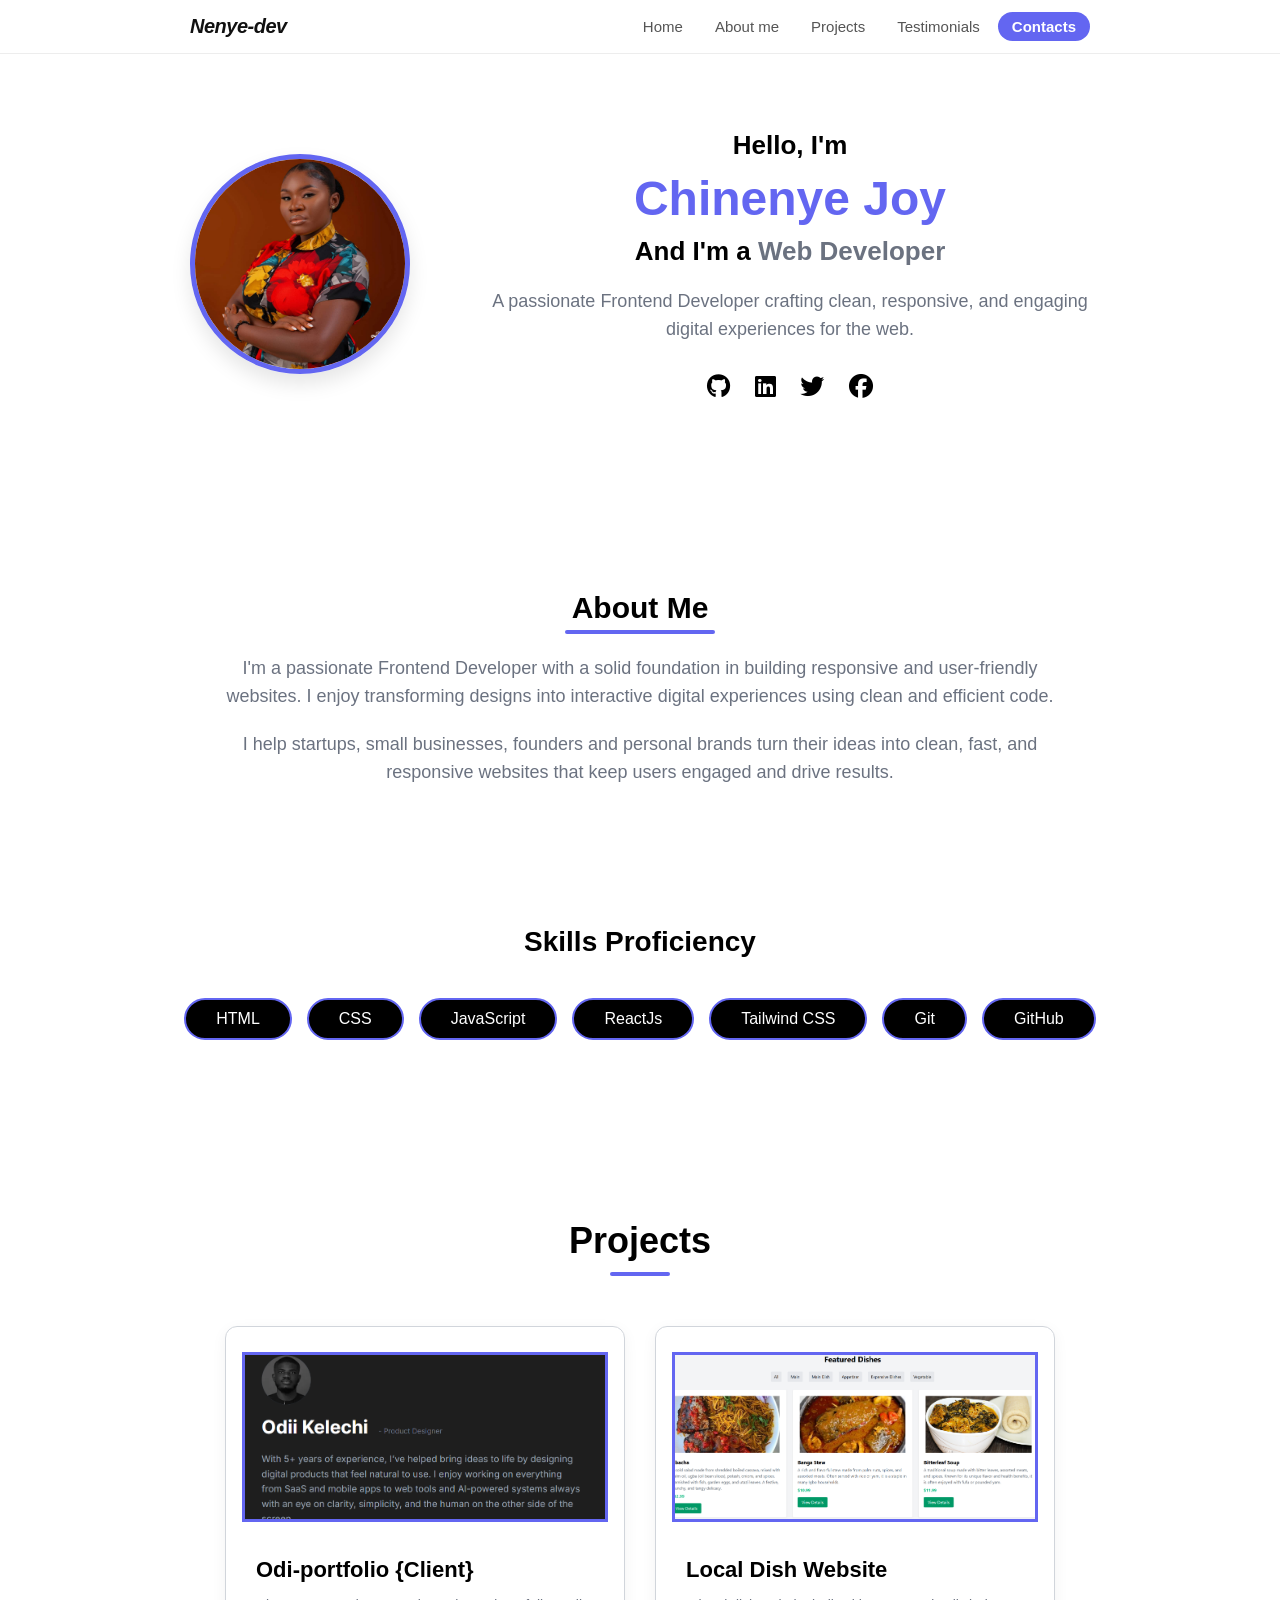
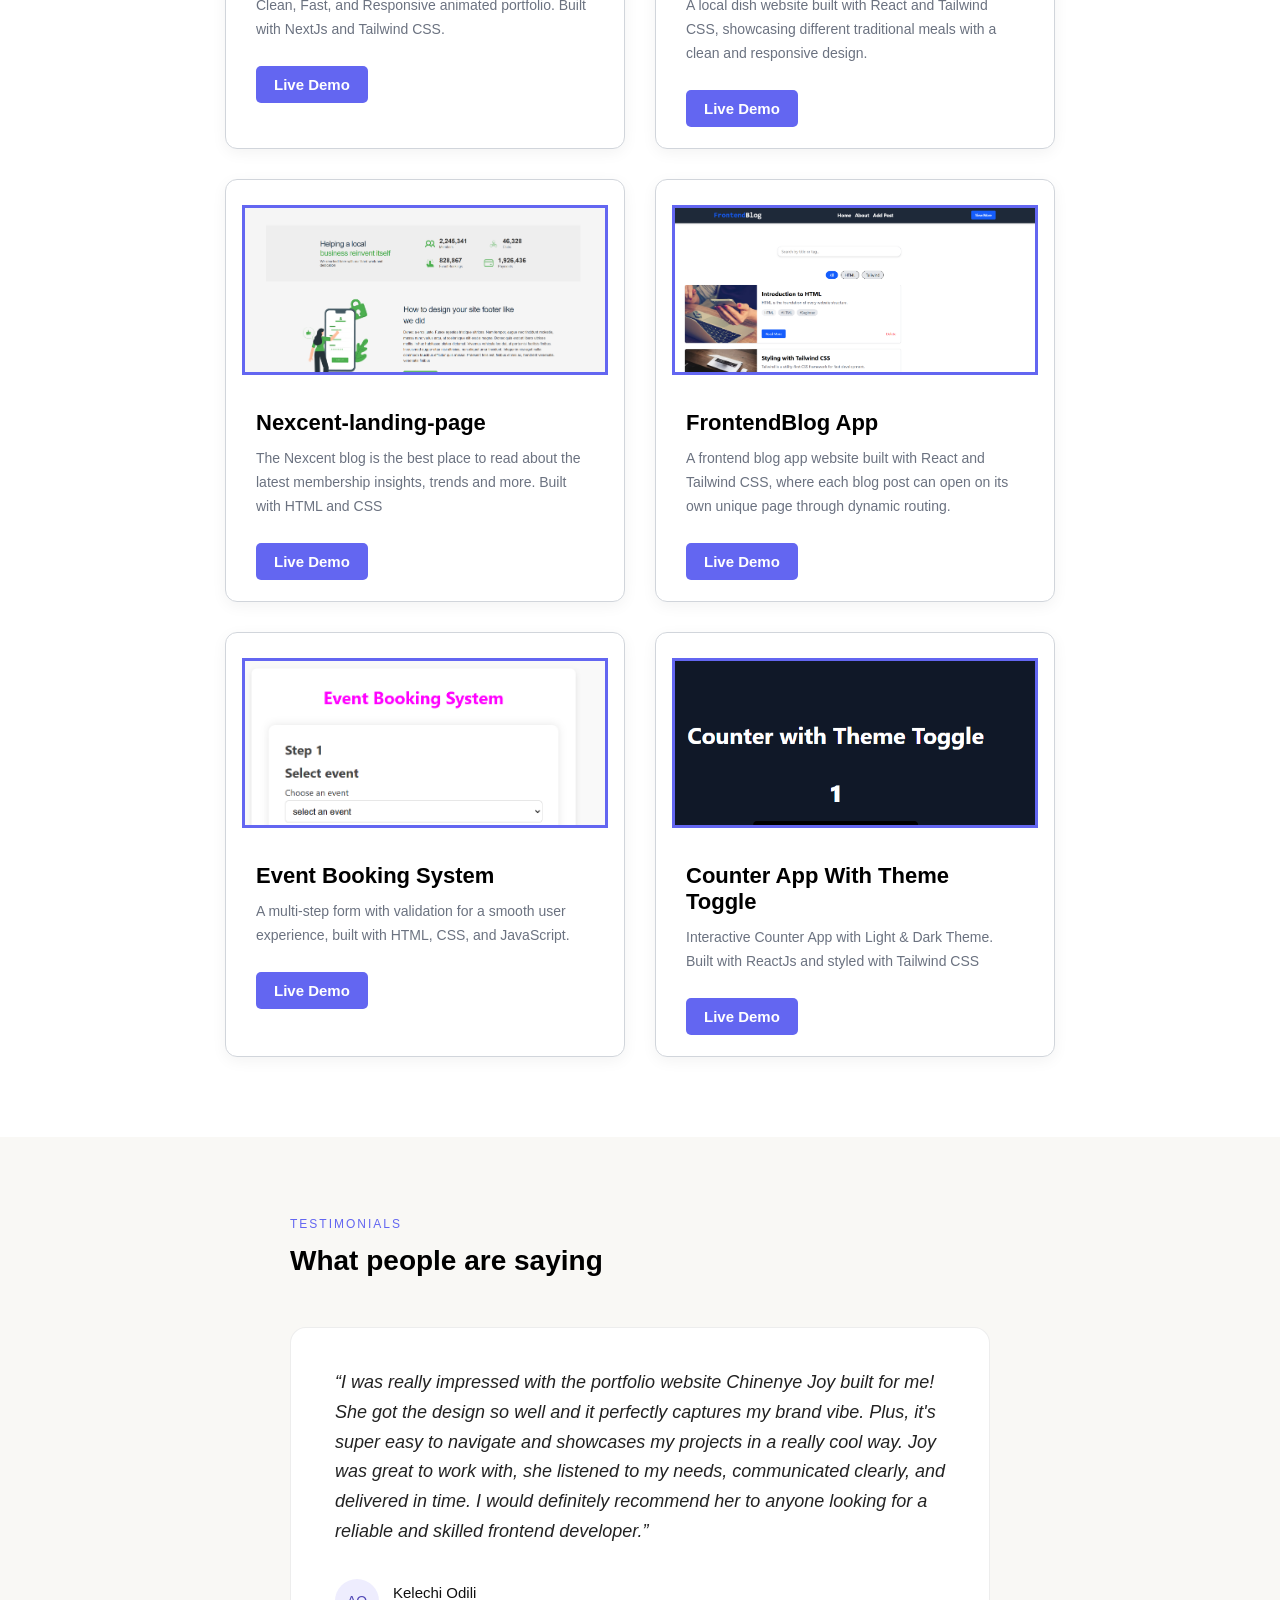
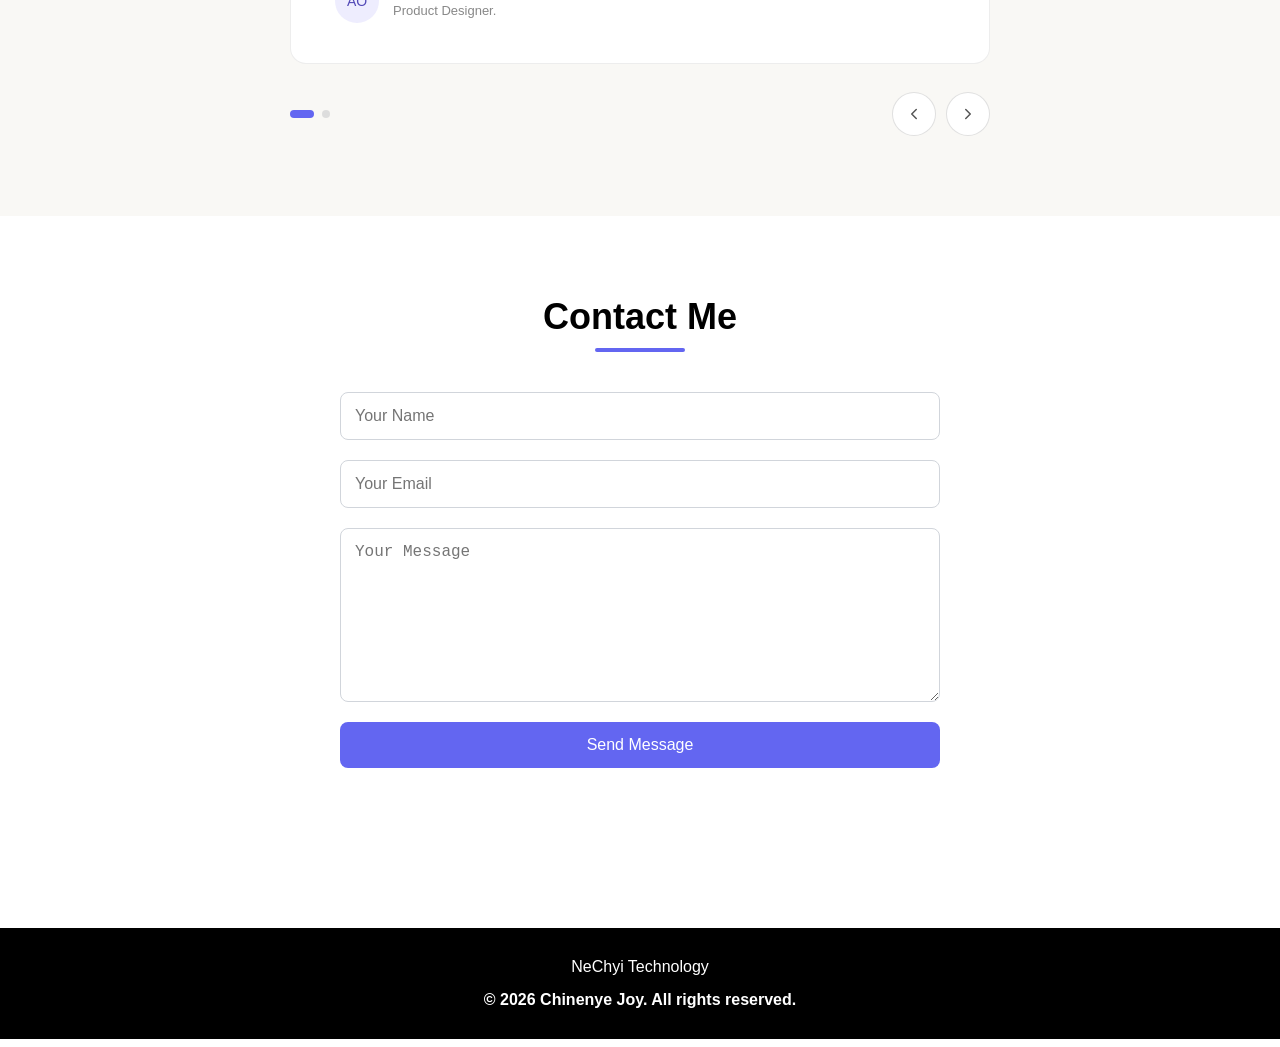
==== commit 0e9f4b62: "few changes made on the testimonial section" ====
--- a/index.html
+++ b/index.html
@@ -23,21 +23,23 @@
 
 <body>
     <nav class="navbar">
-         <div class="nav-inner">
-        <h1 class="logo"><span>Nenye-dev</span></h1>
-        <div id="menuIcon" class="menu-icon">
-            <svg xmlns="http://www.w3.org/2000/svg" x="0px" y="0px" width="30" height="30" viewBox="0 0 30 30">
-                <path
-                    d="M 3 7 A 1.0001 1.0001 0 1 0 3 9 L 27 9 A 1.0001 1.0001 0 1 0 27 7 L 3 7 z M 3 14 A 1.0001 1.0001 0 1 0 3 16 L 27 16 A 1.0001 1.0001 0 1 0 27 14 L 3 14 z M 3 21 A 1.0001 1.0001 0 1 0 3 23 L 27 23 A 1.0001 1.0001 0 1 0 27 21 L 3 21 z">
-                </path>
-            </svg>
-        </div>
-        <ul id="navLinks" class="nav-links">
-            <li><a href="#home">Home</a></li>
-            <li><a href="#about">About me</a></li>
-            <li><a href="#projects">Projects</a></li>
-            <li><a href="#contact">Contacts</a></li>
-        </ul>
+        <div class="nav-inner">
+            <h1 class="logo"><span>Nenye-dev</span></h1>
+            <div id="menuIcon" class="menu-icon">
+                <svg xmlns="http://www.w3.org/2000/svg" x="0px" y="0px" width="30" height="30" viewBox="0 0 30 30">
+                    <path
+                        d="M 3 7 A 1.0001 1.0001 0 1 0 3 9 L 27 9 A 1.0001 1.0001 0 1 0 27 7 L 3 7 z M 3 14 A 1.0001 1.0001 0 1 0 3 16 L 27 16 A 1.0001 1.0001 0 1 0 27 14 L 3 14 z M 3 21 A 1.0001 1.0001 0 1 0 3 23 L 27 23 A 1.0001 1.0001 0 1 0 27 21 L 3 21 z">
+                    </path>
+                </svg>
+            </div>
+            <ul id="navLinks" class="nav-links">
+                <li><a href="#home">Home</a></li>
+                <li><a href="#about">About me</a></li>
+                <li><a href="#projects">Projects</a></li>
+                  <li><a href="#testimonials">Testimonials</a></li>
+                <li><a href="#contact">Contacts</a></li>
+
+            </ul>
         </div>
     </nav>
 
@@ -104,7 +106,7 @@
                     <h3>Odi-portfolio {Client} </h3>
                     <p>Clean, Fast, and Responsive animated portfolio. Built with NextJs and Tailwind CSS.
                     </p>
-                    <a class="link1" href="https://odi-portfolio.vercel.app/">Live Demo</a> 
+                    <a class="link1" href="https://odi-portfolio.vercel.app/">Live Demo</a>
                 </div>
             </div>
             <div class="project-card">
@@ -118,7 +120,7 @@
 
 
 
-                    <a class="link1" href="https://local-dishessite.vercel.app/">Live Demo</a> 
+                    <a class="link1" href="https://local-dishessite.vercel.app/">Live Demo</a>
                 </div>
             </div>
 
@@ -131,7 +133,7 @@
                     <p>The Nexcent blog is the best place to read about the latest membership insights, trends and more.
                         Built with HTML and CSS
                     </p>
-                    <a class="link1" href="https://nexcent-landing-page-eight.vercel.app/">Live Demo</a> 
+                    <a class="link1" href="https://nexcent-landing-page-eight.vercel.app/">Live Demo</a>
                 </div>
             </div>
             <div class="project-card">
@@ -143,7 +145,7 @@
                     <p>A frontend blog app website built with React and Tailwind CSS, where each blog post can open on
                         its
                         own unique page through dynamic routing.</p>
-                    <a class="link1" href="https://frontendblog-steel.vercel.app/ ">Live Demo</a> 
+                    <a class="link1" href="https://frontendblog-steel.vercel.app/ ">Live Demo</a>
                 </div>
             </div>
 
@@ -159,7 +161,7 @@
                     </p>
 
 
-                    <a class="link1" href="https://chinenye-joy.github.io/Event-Booking-System/">Live Demo</a> 
+                    <a class="link1" href="https://chinenye-joy.github.io/Event-Booking-System/">Live Demo</a>
                 </div>
             </div>
             <div class="project-card">
@@ -170,21 +172,46 @@
                     <h3>Counter App With Theme Toggle</h3>
                     <p>Interactive Counter App with Light & Dark Theme. Built with ReactJs and styled with Tailwind CSS
                     </p>
-                    <a class="link1" href="https://counter-app-gamma-henna.vercel.app/">Live Demo</a> 
-                </div>
-            </div>
-
-
-
-
-
-
-
-        </div>
-
-
-        </div>
-    </section>
+                    <a class="link1" href="https://counter-app-gamma-henna.vercel.app/">Live Demo</a>
+                </div>
+            </div>
+
+        </div>
+        </div>
+    </section>
+
+
+
+    <section class="testi-section" id="testimonials">
+  <div class="testi-inner">
+    <p class="testi-label">Testimonials</p>
+    <h2 class="testi-heading">What people are saying</h2>
+
+    <div class="testi-card" id="testiCard">
+      <p class="testi-quote" id="testiQuote"></p>
+      <div class="testi-author">
+        <div class="testi-avatar" id="testiAvatar"></div>
+        <div>
+          <p class="testi-name" id="testiName"></p>
+          <p class="testi-role" id="testiRole"></p>
+        </div>
+      </div>
+    </div>
+
+    <div class="testi-controls">
+      <div class="testi-dots" id="testiDots"></div>
+      <div class="testi-arrows">
+        <button class="testi-arrow" id="prevBtn" aria-label="Previous">
+          <svg viewBox="0 0 24 24"><polyline points="15 18 9 12 15 6"/></svg>
+        </button>
+        <button class="testi-arrow" id="nextBtn" aria-label="Next">
+          <svg viewBox="0 0 24 24"><polyline points="9 6 15 12 9 18"/></svg>
+        </button>
+      </div>
+    </div>
+
+  </div>
+</section>
 
 
     <section id="contact" class="contact" data-aos="fade-up" data-aos-offset="150" data-aos-duration="1000"
--- a/style.css
+++ b/style.css
@@ -405,6 +405,166 @@
   animation-delay: 1.25s;
 }
 
+
+.testi-section {
+  padding: 80px 20px;
+  background: #f9f8f5;
+  font-family: 'DM Sans', sans-serif;
+}
+
+.testi-inner {
+  max-width: 700px;
+  margin: 0 auto;
+}
+
+.testi-label {
+  font-size: 12px;
+  font-weight: 500;
+  letter-spacing: 2px;
+  text-transform: uppercase;
+  color: #6366f1;
+  margin-bottom: 12px;
+}
+
+.testi-heading {
+  font-size: 28px;
+  font-weight: 600;
+  color: #000000;
+  font-family: 'DM Sans', sans-serif;
+  margin-bottom: 48px;
+  line-height: 1.3;
+}
+
+.testi-card {
+  background: #fff;
+  border: 1px solid rgba(0, 0, 0, 0.07);
+  border-radius: 16px;
+  padding: 40px 44px;
+  min-height: 220px;
+  transition: opacity 0.35s ease, transform 0.35s ease;
+}
+
+.testi-card.fade-out {
+  opacity: 0;
+  transform: translateY(8px);
+}
+
+.testi-quote {
+  font-size: 18px;
+  font-style: italic;
+  line-height: 1.65;
+  color: #222;
+  margin-bottom: 32px;
+}
+
+.testi-author {
+  display: flex;
+  align-items: center;
+  gap: 14px;
+}
+
+.testi-avatar {
+  width: 44px;
+  height: 44px;
+  border-radius: 50%;
+  display: flex;
+  align-items: center;
+  justify-content: center;
+  font-size: 14px;
+  font-weight: 500;
+  flex-shrink: 0;
+}
+
+.testi-name {
+  font-size: 15px;
+  font-weight: 500;
+  color: #111;
+  margin-bottom: 2px;
+}
+
+.testi-role {
+  font-size: 13px;
+  color: #888;
+}
+
+.testi-controls {
+  display: flex;
+  align-items: center;
+  justify-content: space-between;
+  margin-top: 28px;
+}
+
+.testi-dots {
+  display: flex;
+  gap: 8px;
+  align-items: center;
+}
+
+.testi-dot {
+  width: 8px;
+  height: 8px;
+  border-radius: 50%;
+  background: #ddd;
+  cursor: pointer;
+  border: none;
+  padding: 0;
+  transition: background 0.2s, width 0.2s;
+}
+
+.testi-dot.active {
+  background: #6366f1;
+  width: 24px;
+  border-radius: 4px;
+}
+
+.testi-arrows {
+  display: flex;
+  gap: 10px;
+}
+
+.testi-arrow {
+  width: 44px;
+  height: 44px;
+  border-radius: 50%;
+  border: 1px solid rgba(0, 0, 0, 0.12);
+  background: #fff;
+  cursor: pointer;
+  display: flex;
+  align-items: center;
+  justify-content: center;
+  transition: background 0.2s, border-color 0.2s;
+}
+
+.testi-arrow:hover {
+  background: #6366f1;
+  border-color: #6366f1;
+}
+
+.testi-arrow svg {
+  width: 18px;
+  height: 18px;
+  stroke: #555;
+  fill: none;
+  stroke-width: 2;
+  stroke-linecap: round;
+  stroke-linejoin: round;
+  transition: stroke 0.2s;
+}
+
+.testi-arrow:hover svg {
+  stroke: #fff;
+}
+
+.testi-section {
+  opacity: 0;
+  transform: translateX(-80px);
+  transition: opacity 0.8s ease, transform 0.8s ease;
+}
+
+.testi-section.visible {
+  opacity: 1;
+  transform: translateX(0);
+}
 .contact {
   padding: 80px 30px;
   background-color: #ffffff;
@@ -626,6 +786,7 @@
     flex-wrap: wrap;
     padding: 12px 16px;
     gap: 0;
+     background: rgba(209, 213, 219, 0.3);
   }
 
   .logo {
@@ -645,6 +806,7 @@
     padding: 12px 0 8px;
     border-top: 1px solid rgba(0, 0, 0, 0.07);
     margin-top: 10px;
+  background: rgba(209, 213, 219, 0.75);
   }
 
   .nav-links.open {
@@ -724,6 +886,20 @@
     font-weight: 600;
   }
 
+
+ 
+  .testi-card {
+    padding: 28px 24px;
+  }
+
+  .testi-heading {
+    font-size: 26px;
+  }
+
+  .testi-quote {
+    font-size: 17px;
+  }
+
   .contact {
     padding: 70px 40px;
   }
@@ -761,6 +937,13 @@
   }
 }
 @media (max-width: 400px) {
+
+  /* .navbar {
+    display: none;
+  }
+  .logo{
+    display: flex;
+  } */
   .hero-text h1 {
     font-size: 28px;
     margin-top: 10px;
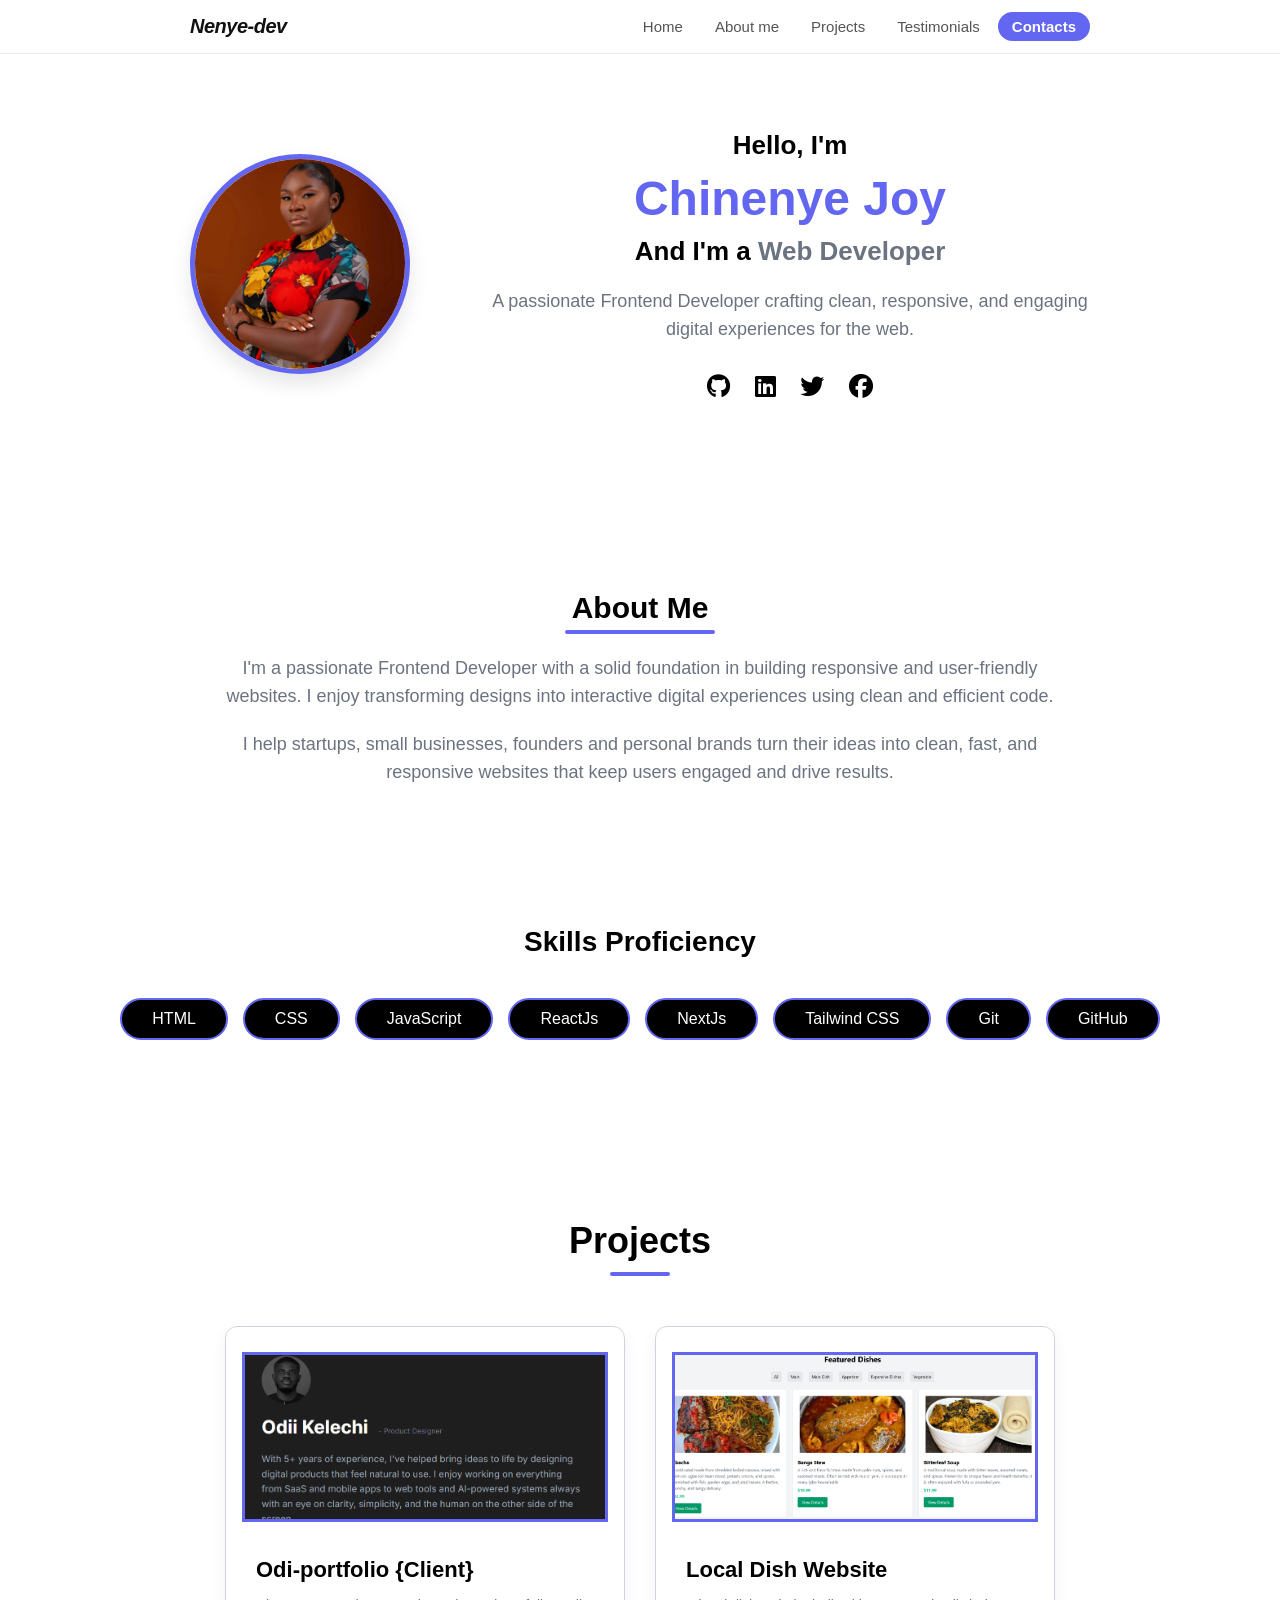
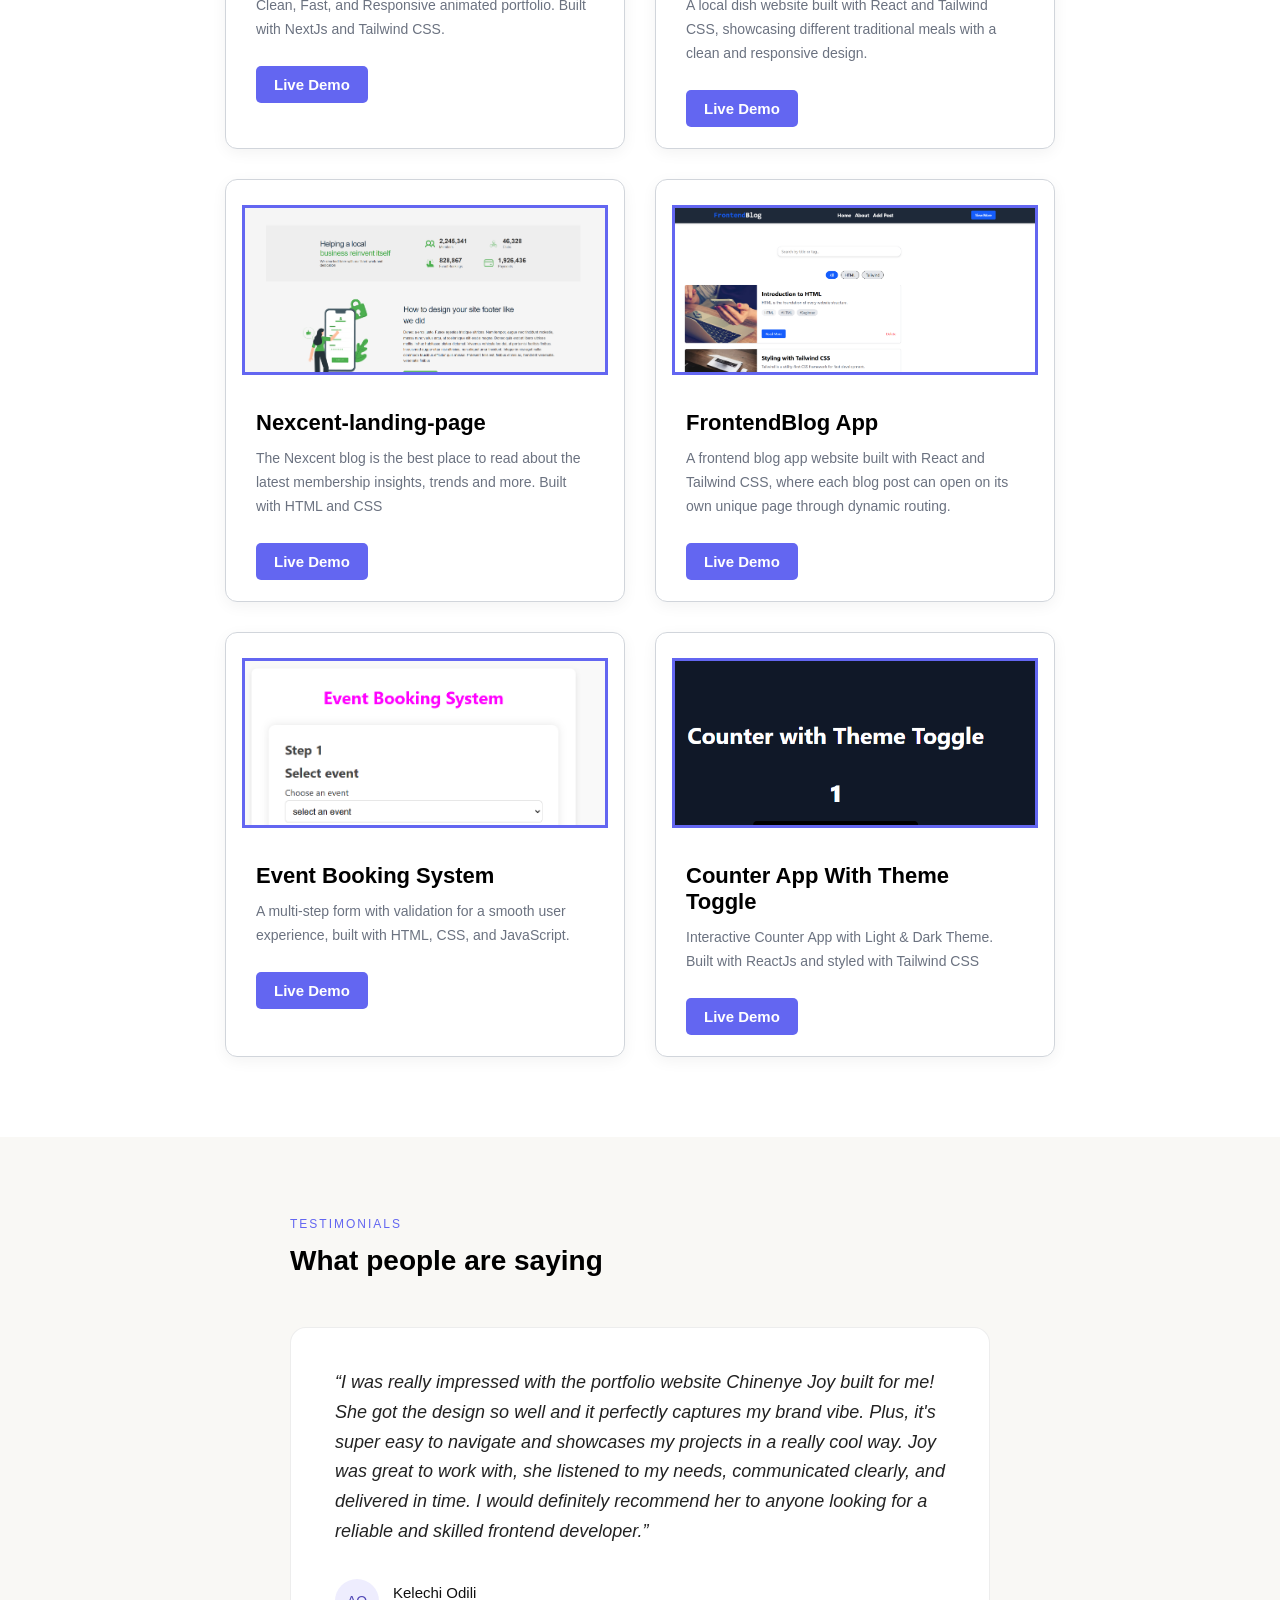
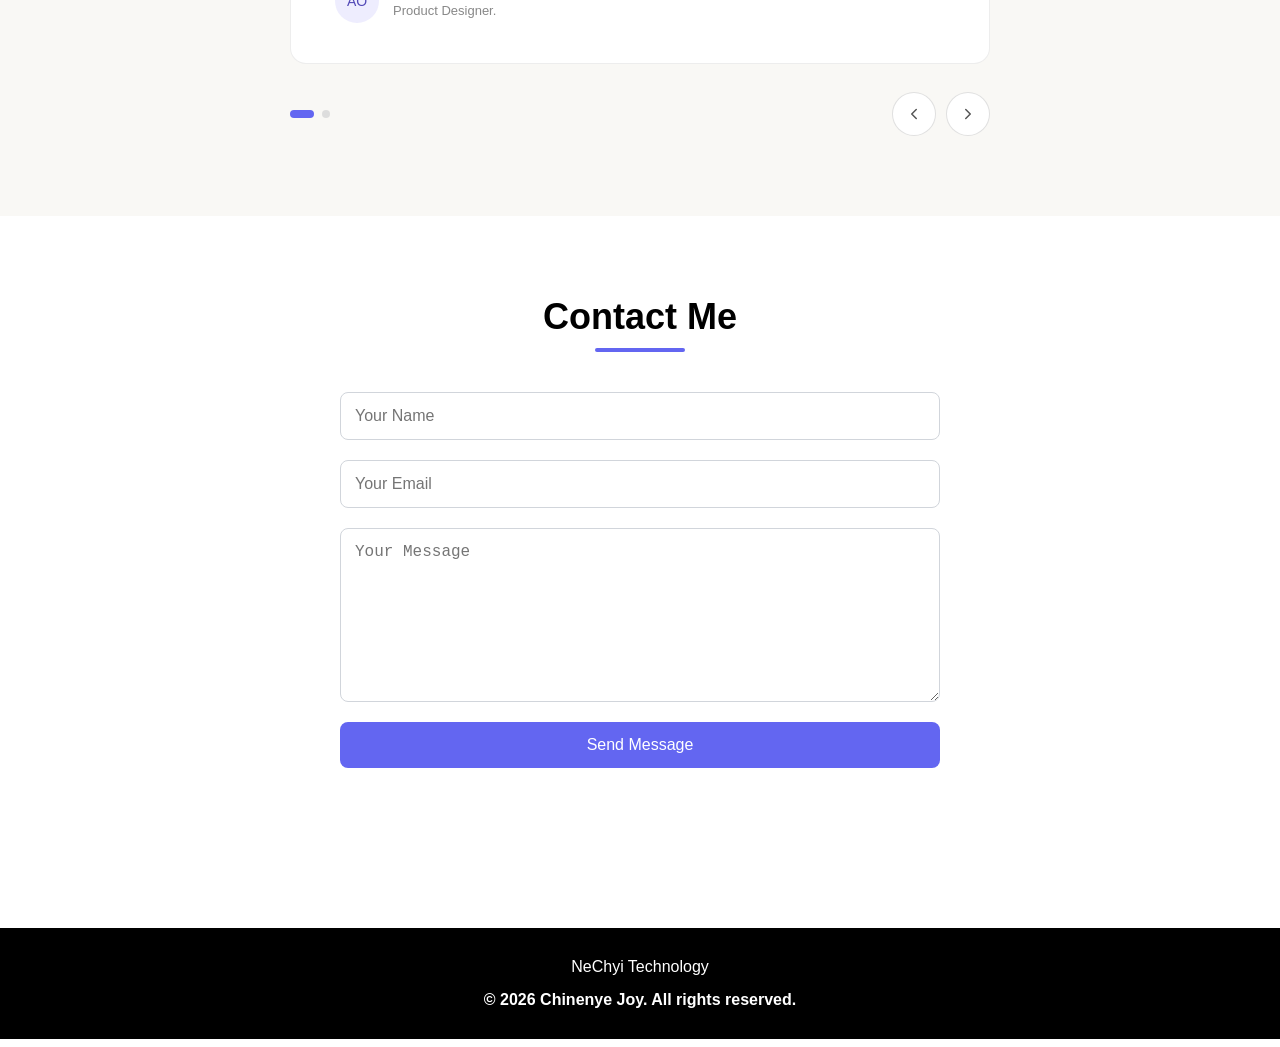
==== commit ba470f17: "changes" ====
--- a/index.html
+++ b/index.html
@@ -36,7 +36,7 @@
                 <li><a href="#home">Home</a></li>
                 <li><a href="#about">About me</a></li>
                 <li><a href="#projects">Projects</a></li>
-                  <li><a href="#testimonials">Testimonials</a></li>
+                <li><a href="#testimonials">Testimonials</a></li>
                 <li><a href="#contact">Contacts</a></li>
 
             </ul>
@@ -85,6 +85,7 @@
             <li>CSS</li>
             <li>JavaScript</li>
             <li>ReactJs</li>
+            <li>NextJs</li>
             <li>Tailwind CSS</li>
             <li>Git</li>
             <li>GitHub</li>
@@ -183,35 +184,39 @@
 
 
     <section class="testi-section" id="testimonials">
-  <div class="testi-inner">
-    <p class="testi-label">Testimonials</p>
-    <h2 class="testi-heading">What people are saying</h2>
-
-    <div class="testi-card" id="testiCard">
-      <p class="testi-quote" id="testiQuote"></p>
-      <div class="testi-author">
-        <div class="testi-avatar" id="testiAvatar"></div>
-        <div>
-          <p class="testi-name" id="testiName"></p>
-          <p class="testi-role" id="testiRole"></p>
-        </div>
-      </div>
-    </div>
-
-    <div class="testi-controls">
-      <div class="testi-dots" id="testiDots"></div>
-      <div class="testi-arrows">
-        <button class="testi-arrow" id="prevBtn" aria-label="Previous">
-          <svg viewBox="0 0 24 24"><polyline points="15 18 9 12 15 6"/></svg>
-        </button>
-        <button class="testi-arrow" id="nextBtn" aria-label="Next">
-          <svg viewBox="0 0 24 24"><polyline points="9 6 15 12 9 18"/></svg>
-        </button>
-      </div>
-    </div>
-
-  </div>
-</section>
+        <div class="testi-inner">
+            <p class="testi-label">Testimonials</p>
+            <h2 class="testi-heading">What people are saying</h2>
+
+            <div class="testi-card" id="testiCard">
+                <p class="testi-quote" id="testiQuote"></p>
+                <div class="testi-author">
+                    <div class="testi-avatar" id="testiAvatar"></div>
+                    <div>
+                        <p class="testi-name" id="testiName"></p>
+                        <p class="testi-role" id="testiRole"></p>
+                    </div>
+                </div>
+            </div>
+
+            <div class="testi-controls">
+                <div class="testi-dots" id="testiDots"></div>
+                <div class="testi-arrows">
+                    <button class="testi-arrow" id="prevBtn" aria-label="Previous">
+                        <svg viewBox="0 0 24 24">
+                            <polyline points="15 18 9 12 15 6" />
+                        </svg>
+                    </button>
+                    <button class="testi-arrow" id="nextBtn" aria-label="Next">
+                        <svg viewBox="0 0 24 24">
+                            <polyline points="9 6 15 12 9 18" />
+                        </svg>
+                    </button>
+                </div>
+            </div>
+
+        </div>
+    </section>
 
 
     <section id="contact" class="contact" data-aos="fade-up" data-aos-offset="150" data-aos-duration="1000"
